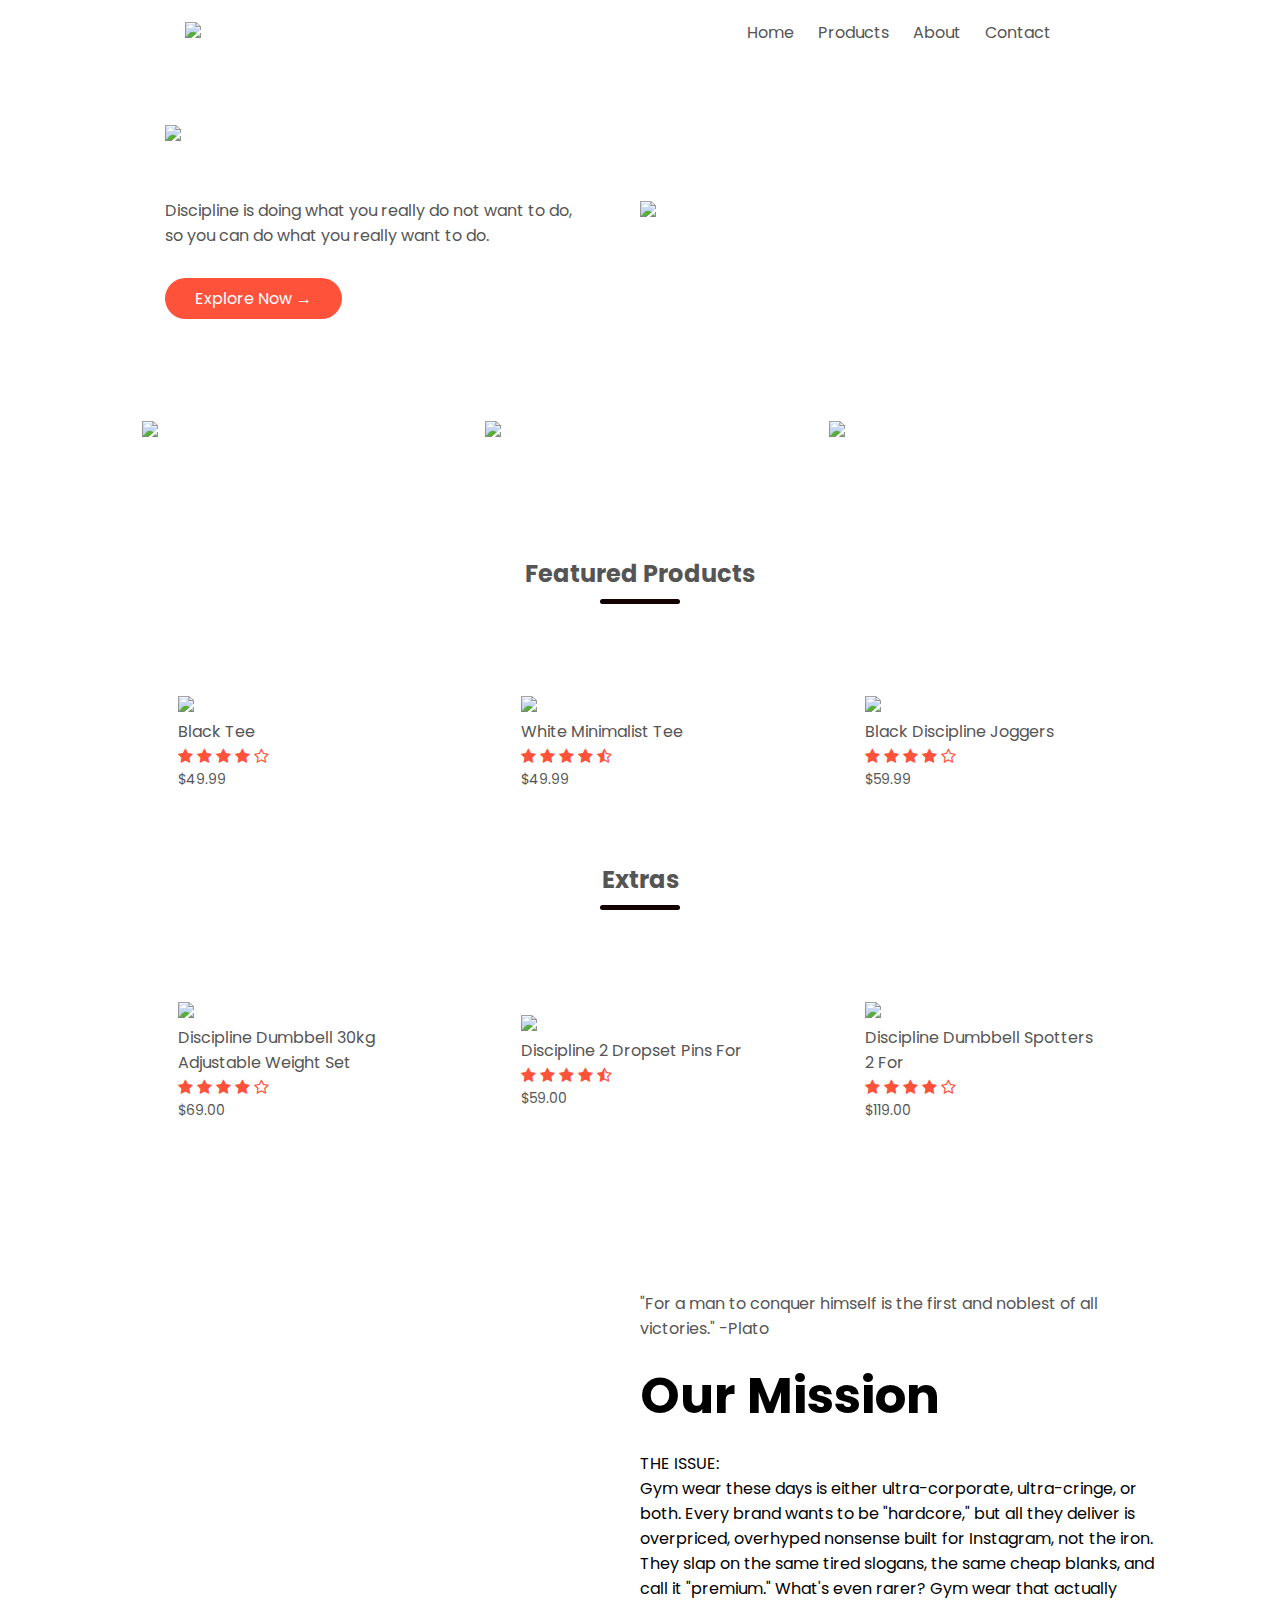
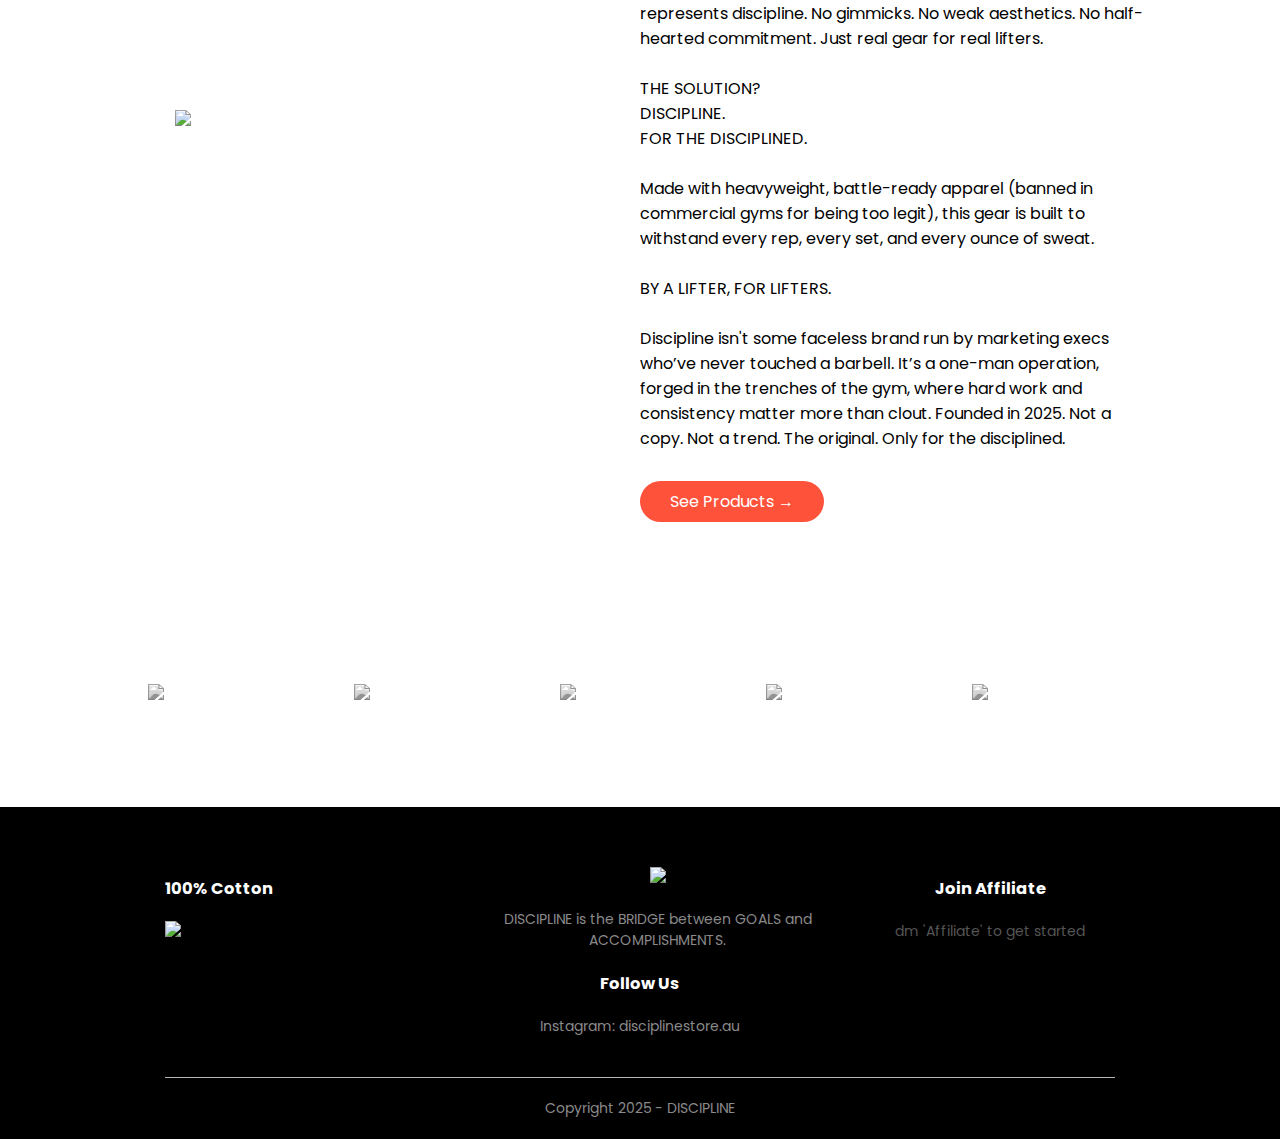
==== index.html @ 4c4321b4 "Add files via upload" ====
<!DOCTYPE html>
<html lang="en">
<head>
    <meta charset="UTF-8">
    <meta name="viewport" content="width=device-width, initial-scale=1.0">
    <title>RedStore | Ecommerce Website Design</title>
    <link rel="stylesheet" href="style.css">
    <link href="https://fonts.googleapis.com/css2?family=Poppins:wght@200;300;400;500;600;700;800&display=swap" rel="stylesheet">
    <link rel="stylesheet" href="https://stackpath.bootstrapcdn.com/font-awesome/4.7.0/css/font-awesome.min.css">
</head>
<body>
   
   <div class="header">
       <div class="container">
          <div class="navbar">
              <div class="logo">
                  <a href="index.html"><img src="images/logo.png" width="175px"></a>
              </div>
              <nav>
               <ul id="MenuItems">
                <li><a href="index.html">Home</a></li>
                <li><a href="products.html">Products</a></li>
                <li><a href="about.html">About</a></li>
                <li><a href="contact.html">Contact</a></li>
                   <li><a href="account.html"></a></li>
               </ul>
              </nav>
          </div>
           <div class="row">
                <div class="col-2">

                    <img src="images/logo.png" width="825px">
                    <p>Discipline is doing what you really do not want to do,<br>so you can do what you really want to do.</p>
                    <a href="products.html" class="btn">Explore Now &#8594;</a>
                </div>
                <div class="col-2">
                    <img src="images/image1.png">
                </div>
               
           </div>
           
       </div>
       </div>
<!------------------ featured categories --------------->
     <div class="categories">
         <div class="small-container">
           <div class="row">
               <div class="col-3">
                   <img src="images/category-1.jpg">
               </div> 
               <div class="col-3">
                  <img src="images/category-2.jpg">
               </div> 
               <div class="col-3">
                   <img src="images/category-3.jpg">
               </div> 
           </div>
       </div>
     </div>
       
<!-------------- Our Featured Products -------------->
  
  
  <div class="small-container">
        <h2 class="title">Featured Products</h2>
           <div class="row">
               <div class="col-4">
                   
                <a href="https://square.link/u/Z4pD1YM2"><img src="images/s30.png"></a>
                   <h4><a href="product-details.html">Black Tee</a></h4>
                   <div class="rating">
                       <i class="fa fa-star"></i>
                       <i class="fa fa-star"></i>
                       <i class="fa fa-star"></i>
                       <i class="fa fa-star"></i>
                       <i class="fa fa-star-o"></i>
                   </div>
                   <p>$49.99</p>
               </div> 
               <div class="col-4">
                <a href="https://square.link/u/p2xjWfro"><img src="images/s10.png"></a>
                   <h4>White Minimalist Tee</h4>
                   <div class="rating">
                       <i class="fa fa-star"></i>
                       <i class="fa fa-star"></i>
                       <i class="fa fa-star"></i>
                       <i class="fa fa-star"></i>
                       <i class="fa fa-star-half-o"></i>
                   </div>
                   <p>$49.99</p>
               </div> 
                <div class="col-4">
                    <a href="https://square.link/u/g5Ls82eH"><img src="images/s21.png"></a>
                    <h4>Black Discipline Joggers</h4>
                   <div class="rating">
                       <i class="fa fa-star"></i>
                       <i class="fa fa-star"></i>
                       <i class="fa fa-star"></i>
                       <i class="fa fa-star"></i>
                       <i class="fa fa-star-o"></i>
                   </div>
                   <p>$59.99</p>
               </div> 
           </div>
        <h2 class="title">Extras</h2>
             <div class="row">
               <div class="col-4">
                <a href="https://square.link/u/IQyNaGFD"><img src="images/s44.png"></a>
                <h4>Discipline Dumbbell 30kg Adjustable Weight Set</h4>
                   <div class="rating">
                       <i class="fa fa-star"></i>
                       <i class="fa fa-star"></i>
                       <i class="fa fa-star"></i>
                       <i class="fa fa-star"></i>
                       <i class="fa fa-star-o"></i>
                   </div>
                   <p>$69.00</p>
               </div> 
               <div class="col-4">
                <a href="https://square.link/u/dla5OH8b"><img src="images/s45.png"></a>
                <h4>Discipline 2 Dropset Pins For</h4>
                   <div class="rating">
                       <i class="fa fa-star"></i>
                       <i class="fa fa-star"></i>
                       <i class="fa fa-star"></i>
                       <i class="fa fa-star"></i>
                       <i class="fa fa-star-half-o"></i>
                   </div>
                   <p>$59.00</p>
               </div> 
                <div class="col-4">
                    <a href="https://square.link/u/fPFWtQhX"><img src="images/s46.png"></a>
                    <h4>Discipline Dumbbell Spotters 2 For</h4>
                   <div class="rating">
                       <i class="fa fa-star"></i>
                       <i class="fa fa-star"></i>
                       <i class="fa fa-star"></i>
                       <i class="fa fa-star"></i>
                       <i class="fa fa-star-o"></i>
                   </div>
                   <p>$119.00</p>
               </div> 
           </div>
       </div>
       
<!----------offer--------------->
  
   <div class="offer">
       <div class="small-container">
           <div class="row">
           <div class="col-2">
               <img src="images/exclusive.png" class="offer-img">
           </div>
           <div class="col-2">
               <p>"For a man to conquer himself is the first and noblest of all victories." -Plato</p>
               <h1>Our Mission</h1>
               <medium>THE ISSUE:<br>
                Gym wear these days is either ultra-corporate, ultra-cringe, or both. Every brand wants to be "hardcore," but all they deliver is overpriced, overhyped nonsense built for Instagram, not the iron. They slap on the same tired slogans, the same cheap blanks, and call it "premium."
                
                What's even rarer? Gym wear that actually represents discipline. No gimmicks. No weak aesthetics. No half-hearted commitment. Just real gear for real lifters.
                <br><br>
                THE SOLUTION?<br>
                DISCIPLINE.<br>
                
                FOR THE DISCIPLINED.<br><br>
                
                Made with heavyweight, battle-ready apparel (banned in commercial gyms for being too legit), this gear is built to withstand every rep, every set, and every ounce of sweat.
                <br><br>
                BY A LIFTER, FOR LIFTERS.<br><br>
                Discipline isn't some faceless brand run by marketing execs who’ve never touched a barbell. It’s a one-man operation, forged in the trenches of the gym, where hard work and consistency matter more than clout.
                
                Founded in 2025. Not a copy. Not a trend. The original. Only for the disciplined.</small>
               <br>
               <a href="products.html"  class="btn">See Products &#8594;</a>
           </div>
       </div>
       </div>
       
   </div>
   
<!----------Brands--------------->     
    <div class="brands">
        <div class="small-container">
            <div class="row">
                <div class="col-5">
                    <img src="images/logo-godrej.png">
                </div>
                <div class="col-5">
                    <img src="images/logo-oppo.png">
                </div>
                <div class="col-5">
                    <img src="images/logo-coca-cola.png">
                </div>
                <div class="col-5">
                    <img src="images/logo-paypal.png">
                </div>
                <div class="col-5">
                    <img src="images/logo-philips.png">
                </div>
            </div>
        </div>
    </div>
<!----------Footer---------------> 

<div class="footer">
    <div class="container">
        <div class="row">
            <div class="footer-col1">
               <h3>100% Cotton</h3>
                <div class="app-logo">
                    <img src="images/play-store.png">
                </div>
            </div>
            <div class="footer-col2">
               <img src="images/logo-white.png">
                <p>DISCIPLINE is the BRIDGE between GOALS and ACCOMPLISHMENTS.</p>
            </div>
            <div class="footer-col3">
               <h3>Join Affiliate</h3>
               <h4>dm 'Affiliate' to get started</h4>
                <ul>
                </ul>
            </div>
            <div class="footer-col4">
               <h3>Follow Us</h3>
                <ul>
                    <li>Instagram: disciplinestore.au</li>
                </ul>
            </div>
        </div>
        <hr>
        <p class="copyright">Copyright 2025 - DISCIPLINE</p>
    </div>
    
</div>



<!-------------js for toggle menu-------------->

<script>
    
    var MenuItems = document.getElementById("MenuItems");
    
    MenuItems.style.maxHeight = "0px";
    
    function menutoggle()
    {
        if(MenuItems.style.maxHeight == "0px")
            {
                MenuItems.style.maxHeight = "200px";
            }else
            {
                MenuItems.style.maxHeight = "0px"
            } 
    }
    
</script>



</body>
</html>
---- style.css ----
*{
    margin: 0;
    padding: 0;
    box-sizing: border-box;
}
body{
    font-family: 'Poppins', sans-serif;
}
a{
    text-decoration: none;
    color: #555;
}
p{
    color: #555;
}
.header{
    background: radial-gradient(#ffffff,#ffffff);
}

.container{
    max-width: 1000px;
    margin: auto;
    padding-left: 25px;
    padding-right: 25px;
    
}
.navbar{
    display: flex;
    align-items: center;
    padding: 20px;
}
nav{
    flex: 1;
    text-align: right;
}
nav ul{
    display: inline-block;
    list-style-type: none;
}
nav ul li{
    display: inline-block;
    margin-right: 20px;
}
.menu-icon{
    display: none;
    width: 28px;
    margin-left: 20px;
}
.row{
    display: flex;
    align-items: center;
    flex-wrap: wrap;
    justify-content: space-around;
/*---------*/
    
}
.header .row{
    margin-top: 10px;
}
.col-2{
    flex-basis: 50%;
    min-width: 300px;
}

.col-2 img{
    max-width: 100%;
    padding: 50px 0;
}
.col-2 h1{
    font-size: 50px;
    line-height: 60px;
    margin: 25px 0;
}
.btn{
    display: inline-block;
    background: #ff523b;
    color: #fff;
    padding: 8px 30px;
    margin: 30px 0;
    border-radius: 30px;
    transition: background 0.5s;
}
.btn:hover{
    background: #563434;
}

/*-----------------------------*/
.categories{
    margin: 70px 0;
}

.small-container{
    max-width: 1080px;
    margin: auto;
    padding-left: 25px;
    padding-right: 25px;
}

.col-3{
    flex-basis: 30%;
    min-width: 250px;
    margin-bottom: 30px;
}
.col-3 img{
    width: 100%;
}
/*-------featured product--------------*/

.title{
    text-align: center;
    margin: 0px auto 80px;
    position: relative;
    line-height: 60px;
    color: #555;
}
.title::after{
    content: '';
    background: #120200;
    width: 80px;
    height: 5px;
    border-radius: 5px;
    position: absolute;
    bottom: 0;
    left: 50%;
    transform: translateX(-50%);
}

.col-4{
    flex-basis: 25%;
    padding: 10px;
    min-width: 200px;
    margin-bottom: 50px;
    transition: transform 0.5s;
}
.col-4 img{
    width: 100%;
}
h4{
    color: #555;
    font-weight: normal;
}
.col-4 p{
    font-size: 14px;
}
.rating .fa{
    color: #ff523b;
}

.col-4:hover{
    transform: translateY(-5px);
}


/*-----------offer-------------*/
.offer{
    background: radial-gradient(#fff,#ffffff);
    margin-top: 80px;
    padding: 30px 0;
}
.col-2 .offer-img{
    padding: 50px;
}
small{
    color: #555;
}

/*--------------------testimonial---------------*/

.testimonial{
    padding-top: 100px;
}

.testimonial .col-3{
    text-align: center;
    padding: 40px 20px 40px;
    box-shadow: 0 0 20px 0px rgba(0, 0, 0, 0.1);
    cursor: pointer;
    transition: transform .5s;
}
.testimonial .col-3 img{
    width: 50px;
    margin-top: 20px;
    border-radius: 50%;
}
.fa.fa-quote-left{
    font-size: 34px;
    color: #ff523b;
}
.col-3 p{
    font-size: 12px;
    margin: 12px 0px;
    color: #777;
}

.testimonial .col-3 h3{
    font-weight: 600;
    color: #555;
    font-size: 16px;
}

.testimonial .col-3:hover{
    transform: translateY(-10px);
}

/*--------------- brands ------------*/

.brands{
    margin: 100px auto;
}
.col-5{
    width: 160px;
}
.col-5 img{
    width: 100%;
    cursor: pointer;
    filter: grayscale(100%);
}
.col-5 img:hover{
    filter: grayscale(0);
}
/*---------footer-------*/

.footer{
    background: #000;
    color: #8a8a8a;
    font-size: 14px;
    padding: 60px 0 20px;
}
.footer p{
    color: #8a8a8a;
}
.footer h3{
    color: #fff;
    margin-bottom: 20px;
}
.footer-col1,.footer-col2,.footer-col3,.footer-col4{
    min-width: 250px;
    margin-bottom: 20px;
}
.footer-col1{
    flex-basis: 30%;
}
.footer-col2{
    flex: 1;
    text-align: center;
}
.footer-col2 img{
    width: 180px;
    margin-bottom: 20px;
}
.footer-col3,.footer-col4{
    flex-basis: 12%;
    text-align: center;
}

.app-logo{
    margin-top: 20px;
}

.app-logo img{
    width: 140px;
}

.footer li{
    display: block;
}
.footer hr{
    border: none;
    background: #b5b5b5;
    height: 1px;
    margin:  20px 0;
}
.copyright{
    text-align: center;
    
}

/*-------media-query-for-max-width-800---------*/


@media only screen and (max-width: 800px) {

    
nav ul{
    position: absolute;
    top: 70px;
    left: 0;
    background: #333;
    width: 100%;
    overflow: hidden;
    transition: 1s;
    max-height: 0;
    transition:max-height 0.5s;
    }
    
nav ul li{
    display: block;
    margin-right: 50px;
    margin-top: 10px;
    margin-bottom: 10px;
    }
nav ul li a{
        color: #fff;
    }
    
.menu-icon{
        display: block;
        cursor: pointer;
    }
    

}
/*---------- 600 media query -------*/
@media only screen and (max-width: 600px){
    
    .row{
      text-align: center;
    }
    
    .col-1, .col-2, .col-3, .col-4{
        
        flex-basis: 100%;
    }
}

/*----------All Product page------------*/


.row-2{
    justify-content: space-between;
    margin: 100px auto 50px;
}

select{
    border: 1px solid #ff523b;
    padding: 5px;
}
select:focus{
    outline: none;
}

.page-btn{
    margin: 0 auto 80px;
}

.page-btn span{
    display: inline-block;
    border: 1px solid #ff523b;
    margin-left: 10px;
    width: 40px;
    height: 40px;
    text-align: center;
    line-height: 40px;
    cursor: pointer;
}
.page-btn span:hover{
    background: #ff523b;
    color: #fff;
}



/*---------product details-----------*/
.single-product{
    margin-top: 80px;
}
.single-product .col-2 img{
    padding: 0;
}
.single-product .col-2{
    padding: 20px;
}

.single-product h4{
    margin: 20px 0;
    font-size: 22px;
    font-weight: bold;
}

.single-product select{
    display: block;
    padding: 10px;
    margin-top: 20px;
}

.single-product input{
    width: 50px;
    height: 40px;
    padding-left: 10px;
    font-size: 20px;
    margin-right: 10px;
    border: 1px solid #ff523b;
}
input:focus{
    outline: none;
}

.single-product .fa{
    color: #ff523b;
    margin-left: 10px;
}
.small-img-row{
    display: flex;
    justify-content: space-between;
}
.small-img-col{
    flex-basis: 24%;
    cursor: pointer;
}


/*-------600 media query---------*/



@media only screen and (max-width: 600px){
    .single-product .row{
        text-align: left;
    }
    .single-product .col-2{
        padding: 20px 0;
    }

    .single-product h1{
        font-size: 26px;
        line-height: 22px;
    }
}

/*---------------- cart page -----------*/

.cart-page{
    margin: 80px auto;
}

table{
    width: 100%;
    border-collapse: collapse;
}

.cart-info{
    display: flex;
    flex-wrap: wrap;
}
th{
    text-align: left;
    padding: 5px;
    color: #fff;
    background: #ff523b;
    font-weight: normal;
}

td{
    padding: 10px 5px;
}
td input{
    width: 40px;
    height: 30px;
    padding: 5px;
}

td a{
    color: #ff523b;
    font-size: 12px;
}

td img{
    width: 80px;
    height: 80px;
    margin-right: 10px; 
}


.total-price{
    display: flex;
    justify-content: flex-end;
    
}
.total-price table{
    border-top: 3px solid #ff523b;
    width: 100%;
    max-width: 350px;
}
td:last-child{
    text-align: right;
}
th:last-child{
    text-align: right;
}

@media only screen and (max-width: 600px){
    .cart-info p{
        display: none;
    }
}

/*-------account page--------*/

.accout-page{
    padding: 50px 0;
    background: radial-gradient(#fff,#ffd6d6);
}

.form-container{
    background: #fff;
    width: 300px;
    height: 400px;
    position: relative;
    text-align: center;
    padding: 20px 0;
    margin: auto;
    box-shadow: 0 0 20px 0px rgba(0, 0, 0, 0.1);
    overflow: hidden;
}

.form-container span{
    font-weight: bold;
    padding: 0 10px;
    color: #555;
    cursor: pointer;
    width: 100px;
    display: inline-block;
}

.form-btn{
    display: inline-block;
}

#indicator{
    width: 100px;
    border: none;
    background: #ff523b;
    height: 3px;
    margin-top: 8px;
    transform: translateX(100px);
    transition: transform 1s; 
}

.form-container form{
    max-width: 300px;
    padding: 0 20px;
    position: absolute;
    top: 130px;
    transition: transform 1s;
}

form input{
    width: 100%;
    height: 30px;
    margin: 10px 0;
    padding: 0 10px;
    border: 1px solid #ccc;
}
form input:focus{
    outline: none;
}
form .btn{
    width: 100%;
    border: none;
    cursor: pointer;
    margin: 10px 0;
}
form .btn:focus{
    outline: none;
}
form a{
    font-size: 12px;
}
#LoginForm{
     left: -300px;
}
#RegForm{
    left: 0;
}
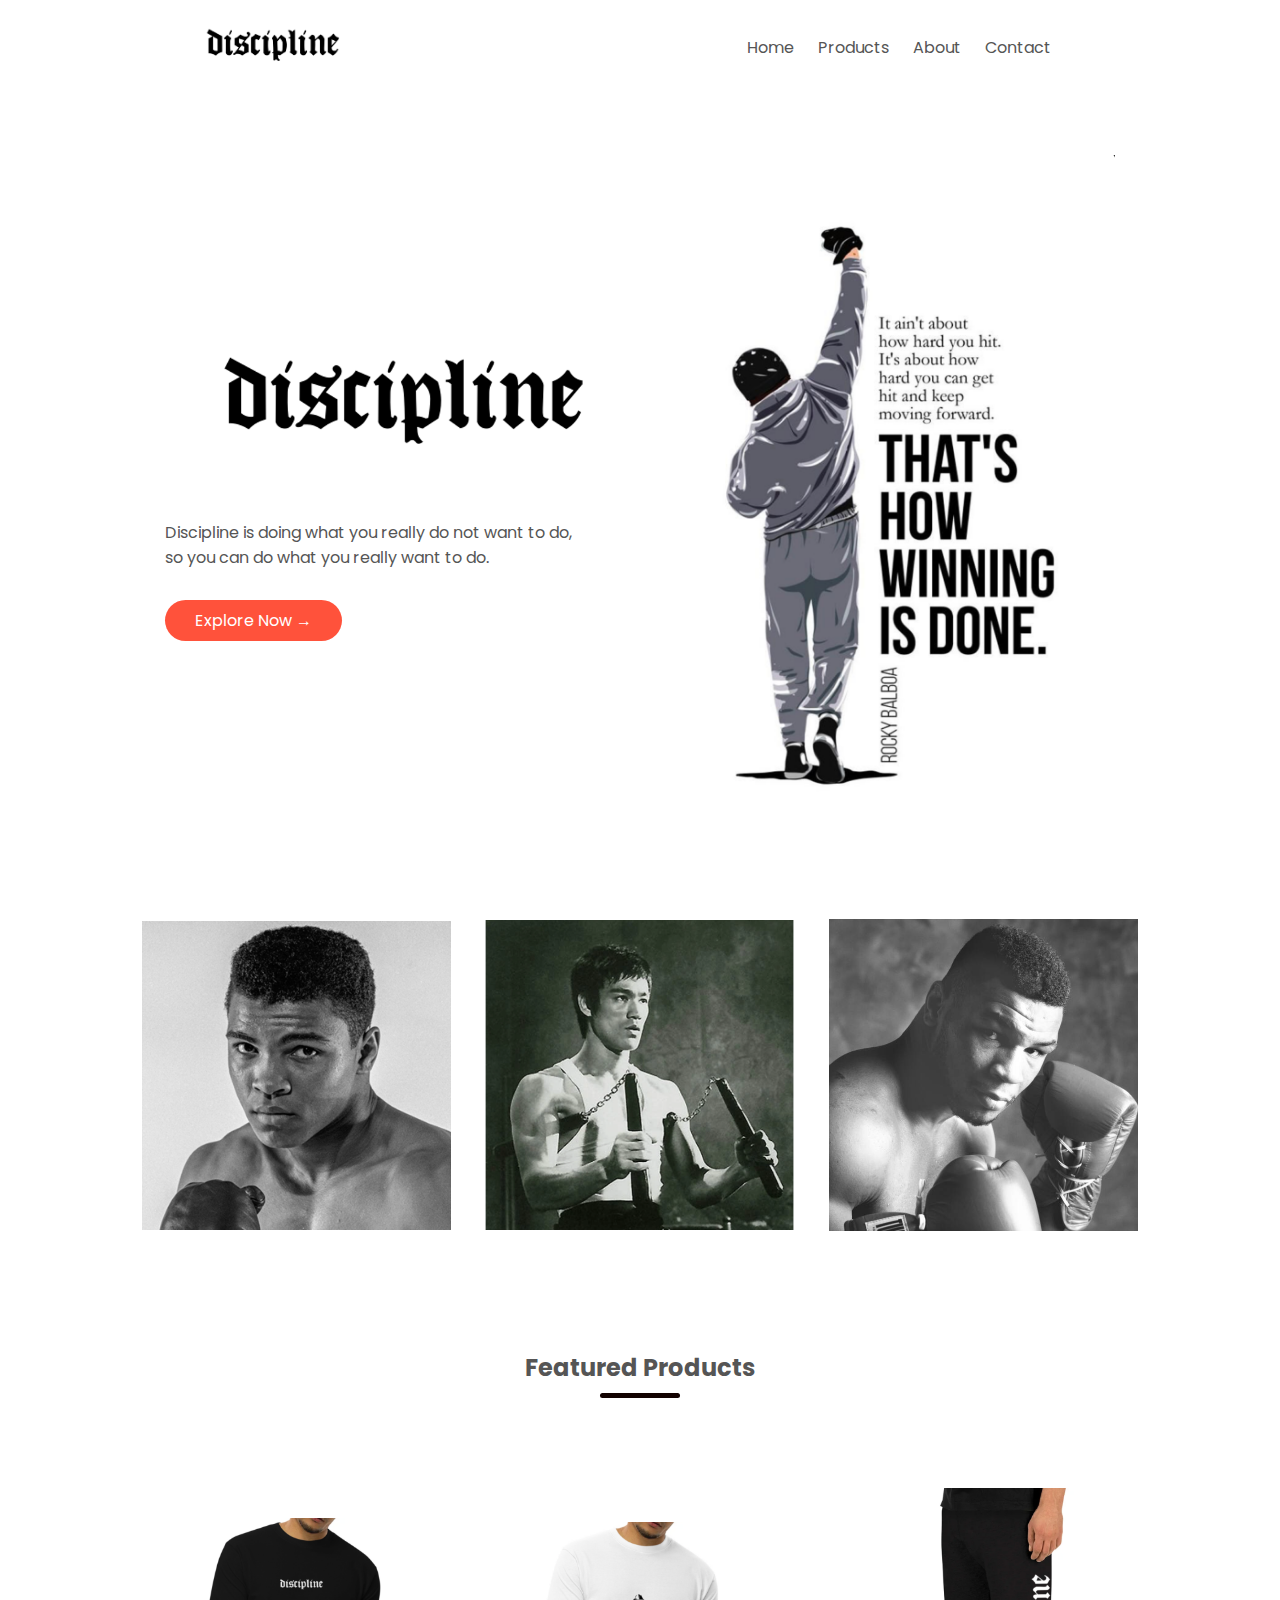
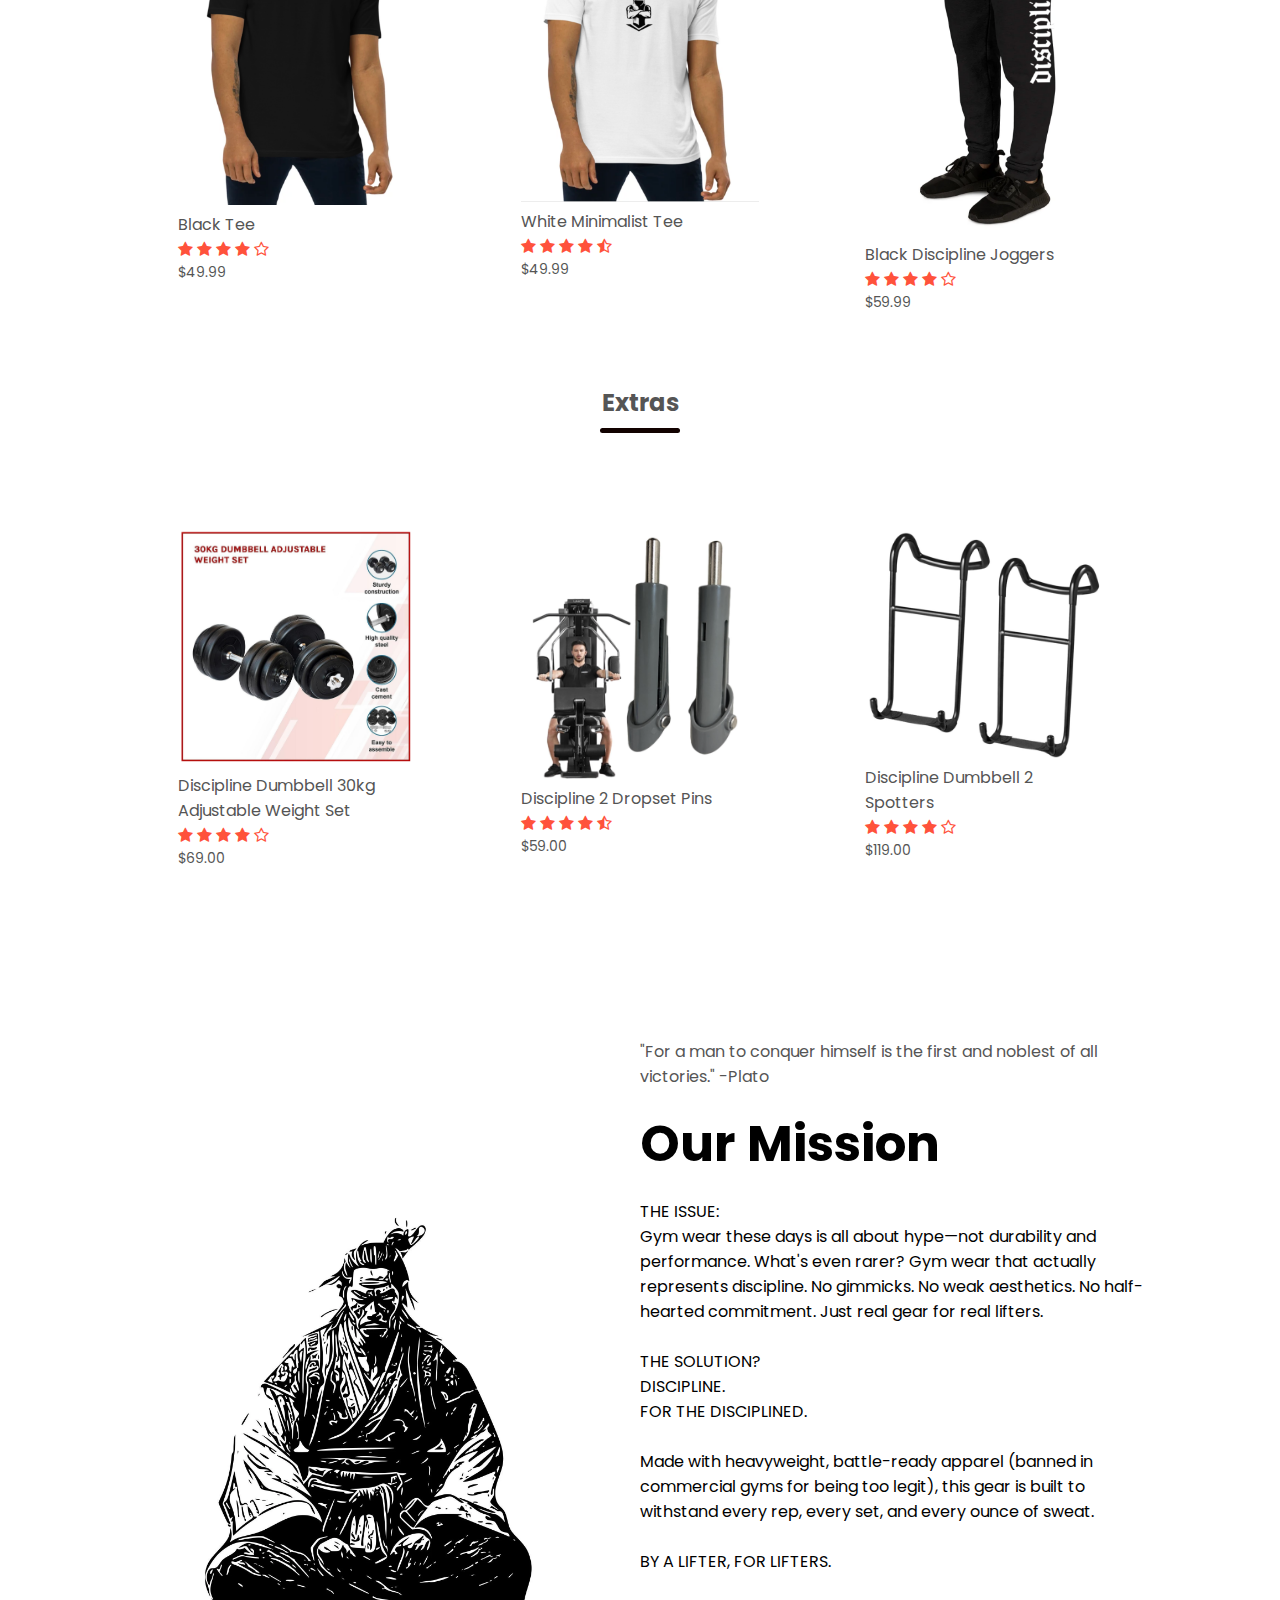
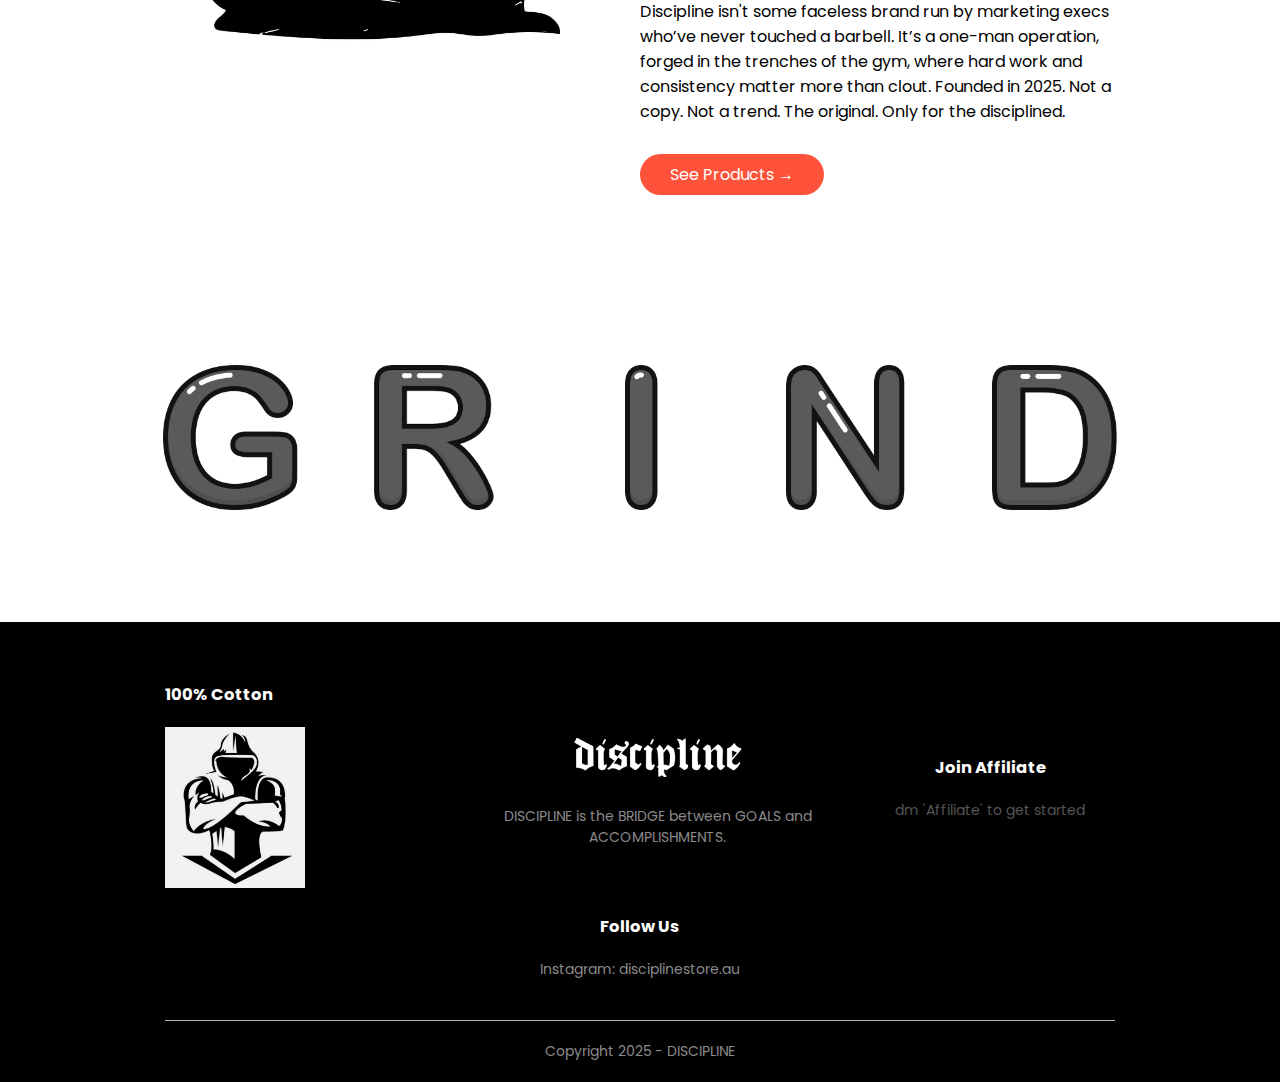
==== commit 21fc9e8e: "Update index.html" ====
--- a/index.html
+++ b/index.html
@@ -3,7 +3,7 @@
 <head>
     <meta charset="UTF-8">
     <meta name="viewport" content="width=device-width, initial-scale=1.0">
-    <title>RedStore | Ecommerce Website Design</title>
+    <title>Discipline | Store</title>
     <link rel="stylesheet" href="style.css">
     <link href="https://fonts.googleapis.com/css2?family=Poppins:wght@200;300;400;500;600;700;800&display=swap" rel="stylesheet">
     <link rel="stylesheet" href="https://stackpath.bootstrapcdn.com/font-awesome/4.7.0/css/font-awesome.min.css">
@@ -118,7 +118,7 @@
                </div> 
                <div class="col-4">
                 <a href="https://square.link/u/dla5OH8b"><img src="images/s45.png"></a>
-                <h4>Discipline 2 Dropset Pins For</h4>
+                <h4>Discipline 2 Dropset Pins</h4>
                    <div class="rating">
                        <i class="fa fa-star"></i>
                        <i class="fa fa-star"></i>
@@ -130,7 +130,7 @@
                </div> 
                 <div class="col-4">
                     <a href="https://square.link/u/fPFWtQhX"><img src="images/s46.png"></a>
-                    <h4>Discipline Dumbbell Spotters 2 For</h4>
+                    <h4>Discipline Dumbbell 2 Spotters</h4>
                    <div class="rating">
                        <i class="fa fa-star"></i>
                        <i class="fa fa-star"></i>
@@ -155,7 +155,7 @@
                <p>"For a man to conquer himself is the first and noblest of all victories." -Plato</p>
                <h1>Our Mission</h1>
                <medium>THE ISSUE:<br>
-                Gym wear these days is either ultra-corporate, ultra-cringe, or both. Every brand wants to be "hardcore," but all they deliver is overpriced, overhyped nonsense built for Instagram, not the iron. They slap on the same tired slogans, the same cheap blanks, and call it "premium."
+                Gym wear these days is all about hype—not durability and performance. 
                 
                 What's even rarer? Gym wear that actually represents discipline. No gimmicks. No weak aesthetics. No half-hearted commitment. Just real gear for real lifters.
                 <br><br>
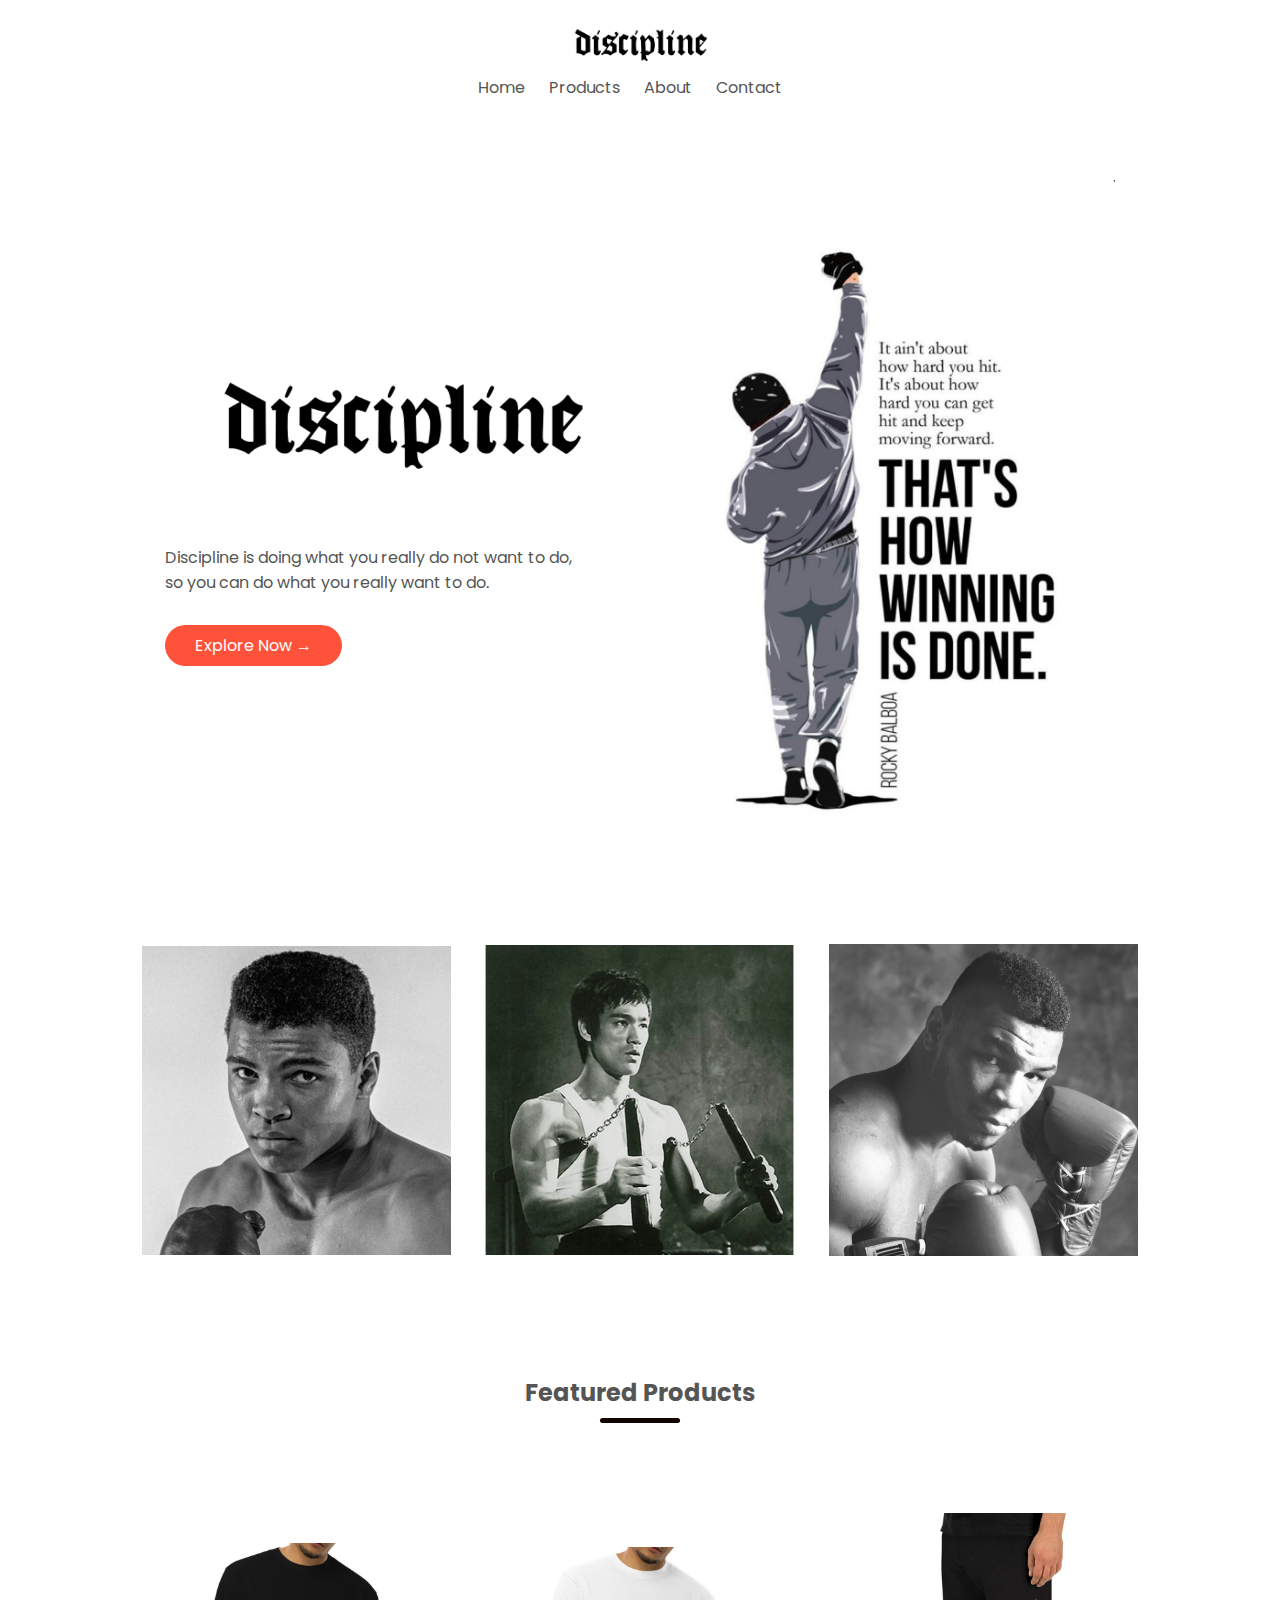
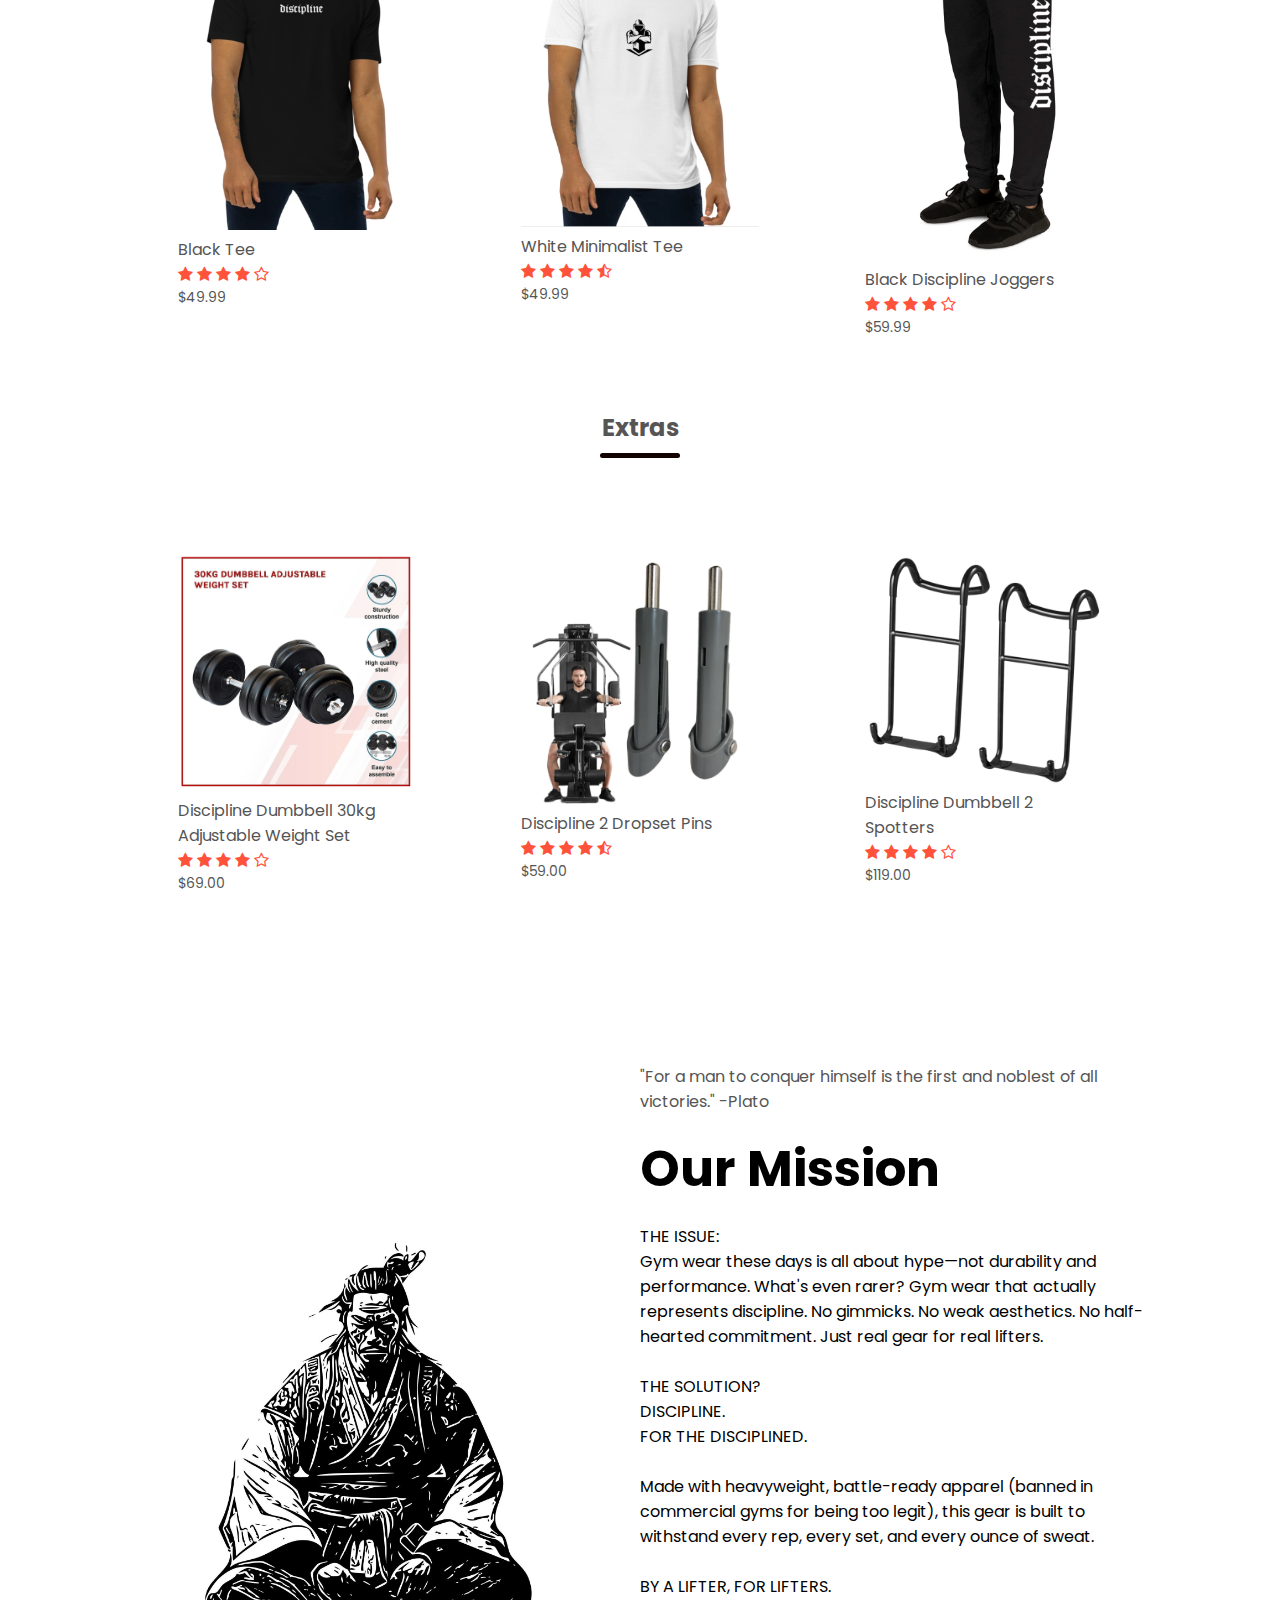
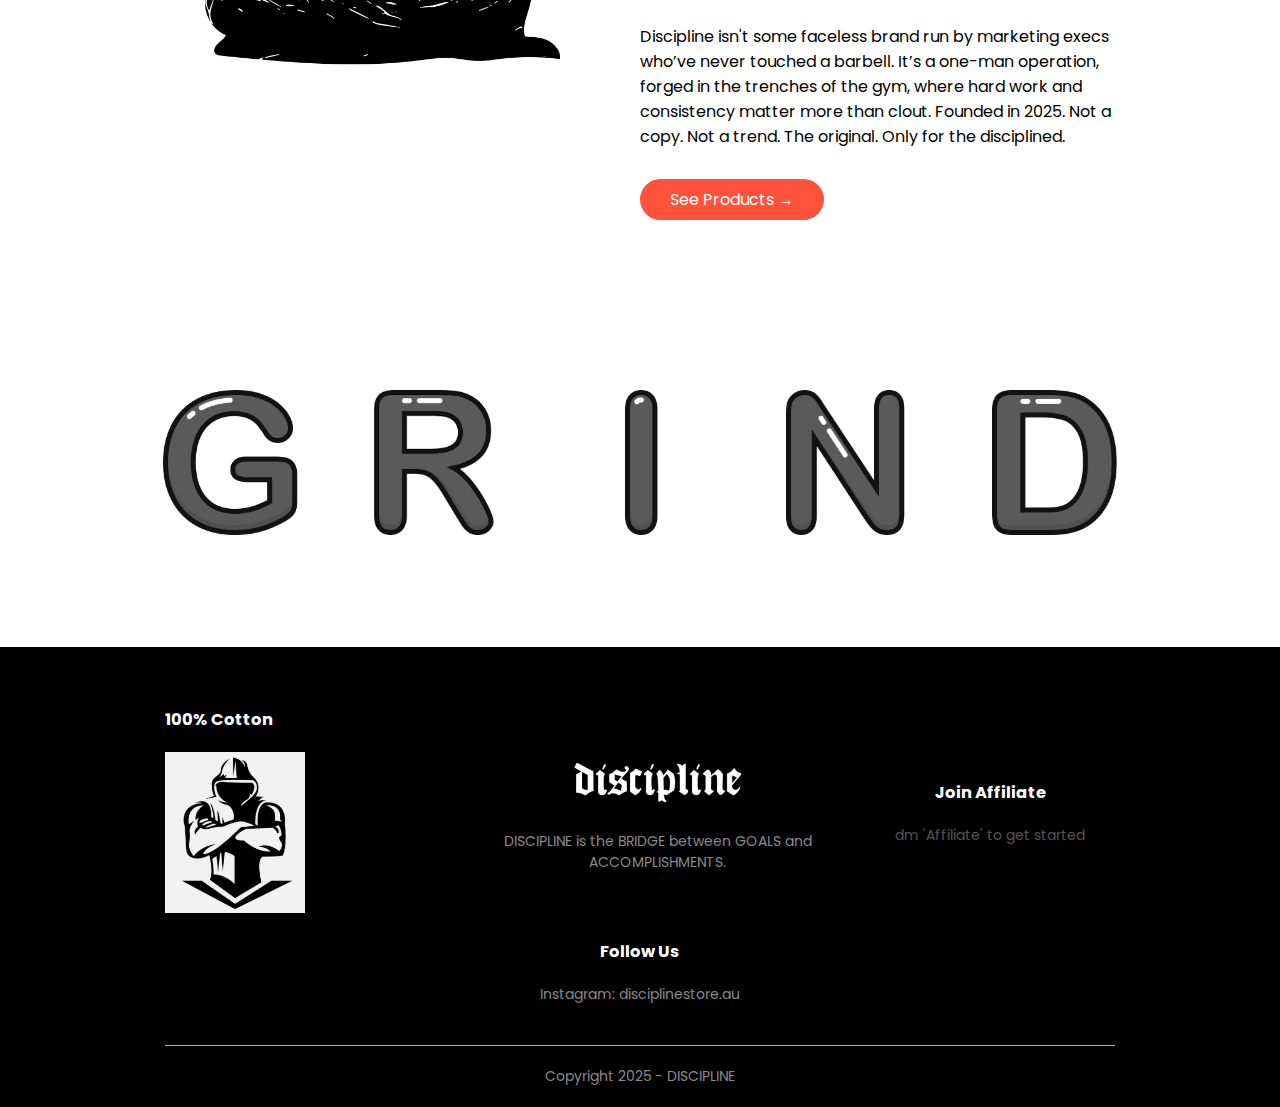
==== commit 805bd4a9: "Update index.html" ====
--- a/index.html
+++ b/index.html
@@ -22,7 +22,6 @@
                 <li><a href="products.html">Products</a></li>
                 <li><a href="about.html">About</a></li>
                 <li><a href="contact.html">Contact</a></li>
-                   <li><a href="account.html"></a></li>
                </ul>
               </nav>
           </div>
@@ -67,7 +66,7 @@
                <div class="col-4">
                    
                 <a href="https://square.link/u/Z4pD1YM2"><img src="images/s30.png"></a>
-                   <h4><a href="product-details.html">Black Tee</a></h4>
+                   <h4><a>Black Tee</a></h4>
                    <div class="rating">
                        <i class="fa fa-star"></i>
                        <i class="fa fa-star"></i>
--- a/style.css
+++ b/style.css
@@ -26,8 +26,10 @@
 }
 .navbar{
     display: flex;
+    flex-direction: column;
     align-items: center;
-    padding: 20px;
+    text-align: center;
+    padding: 20px 0;
 }
 nav{
     flex: 1;
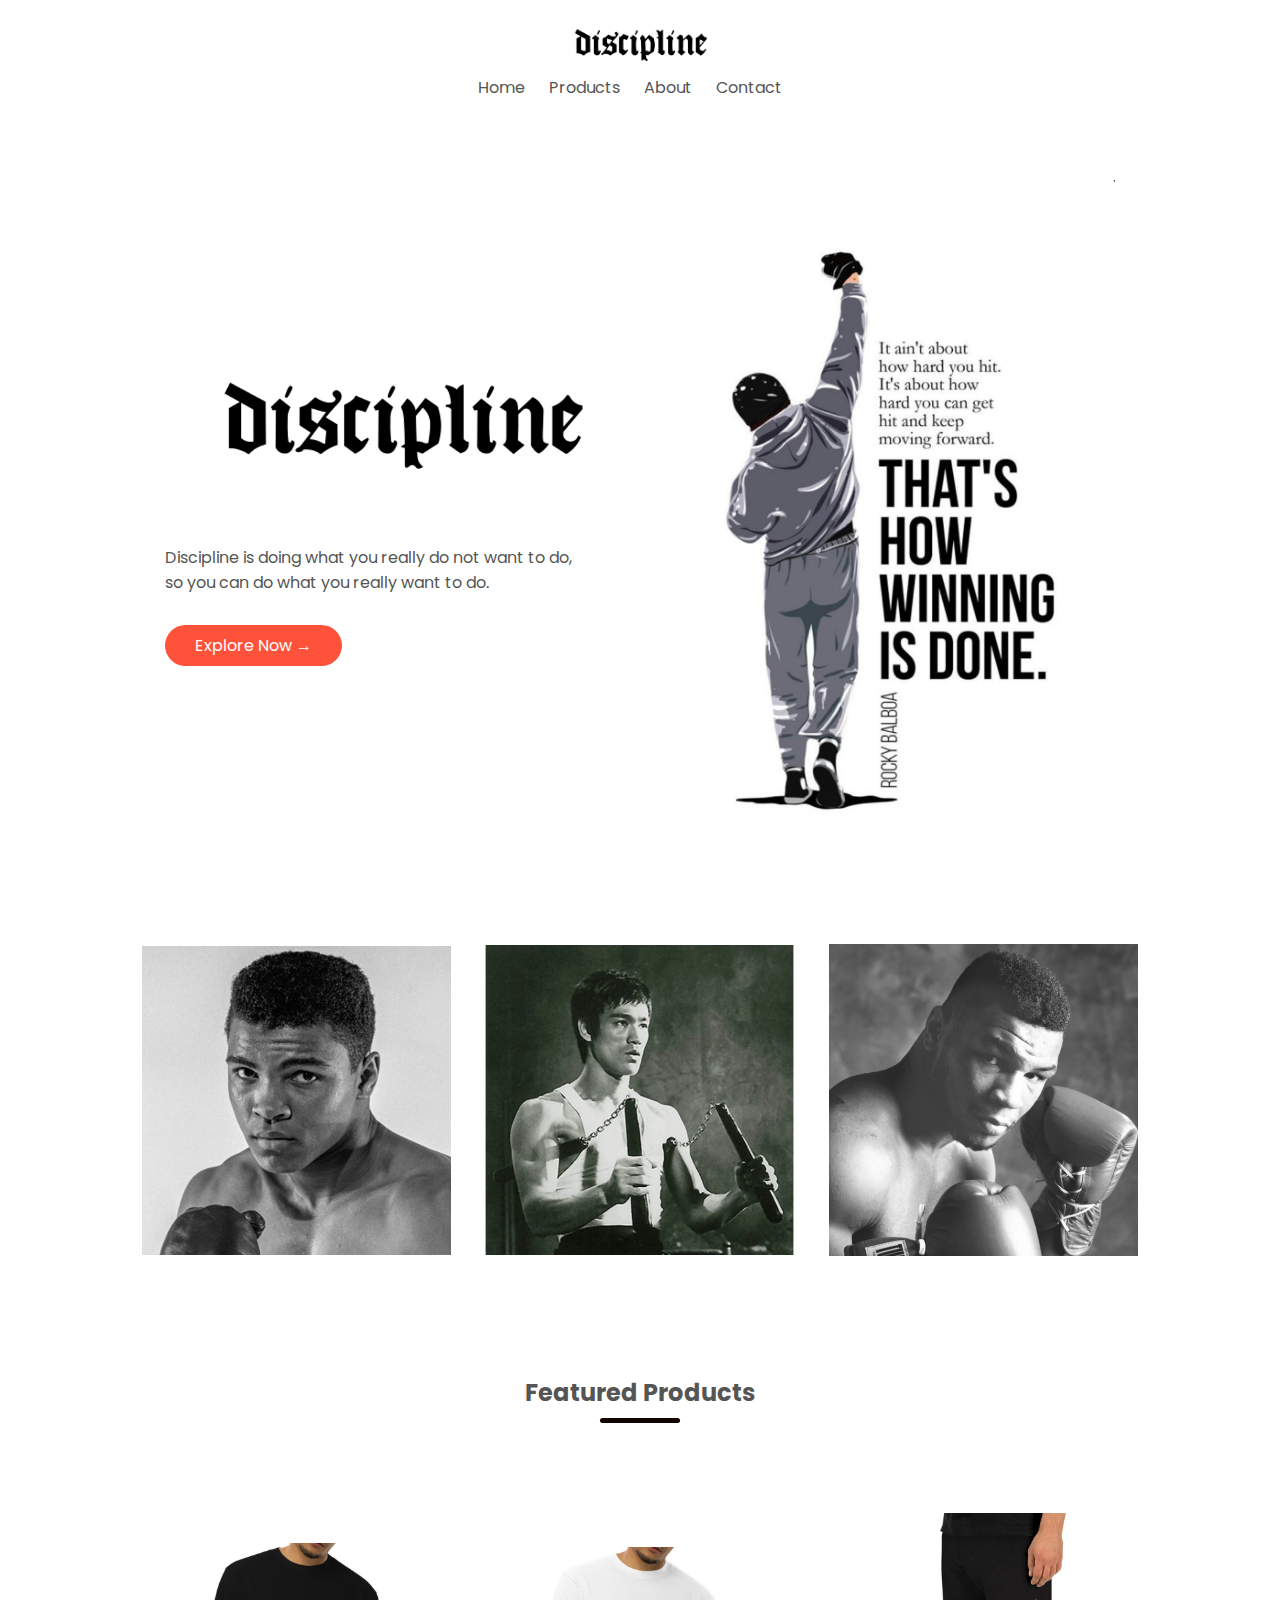
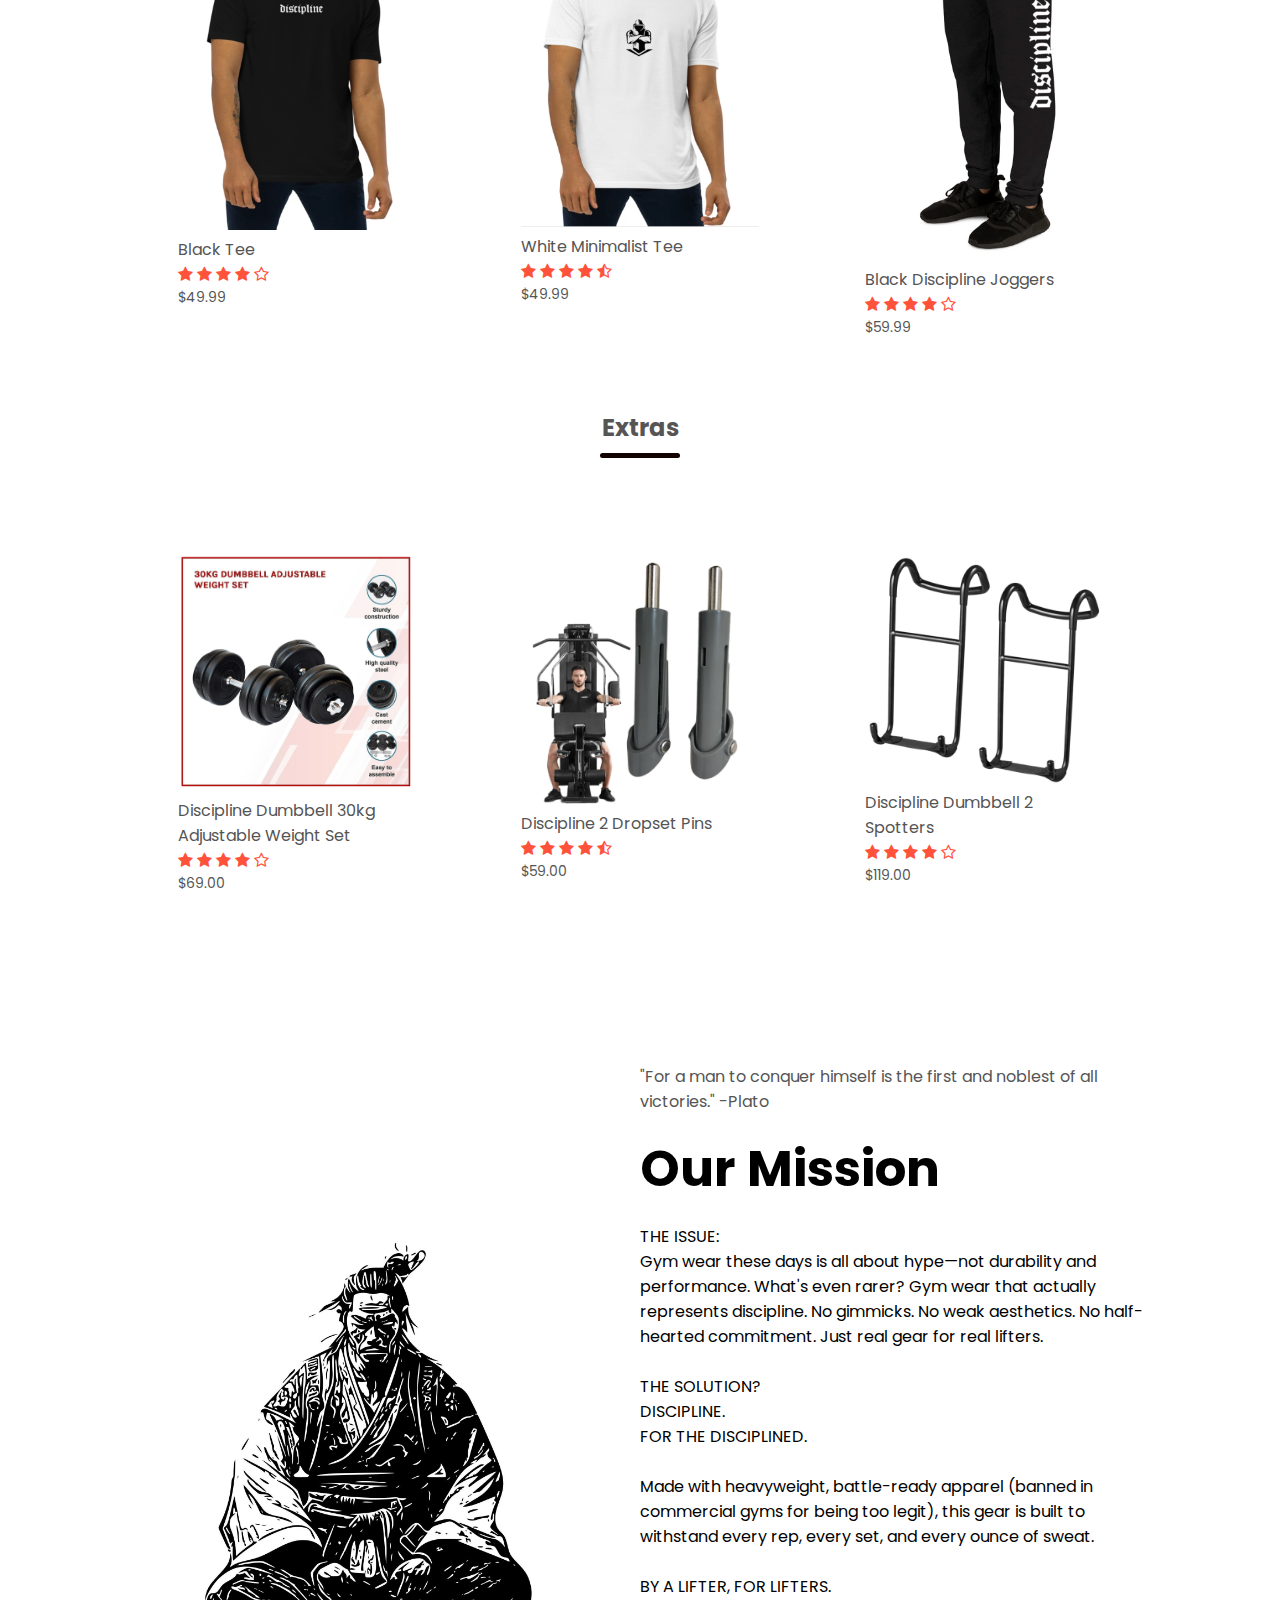
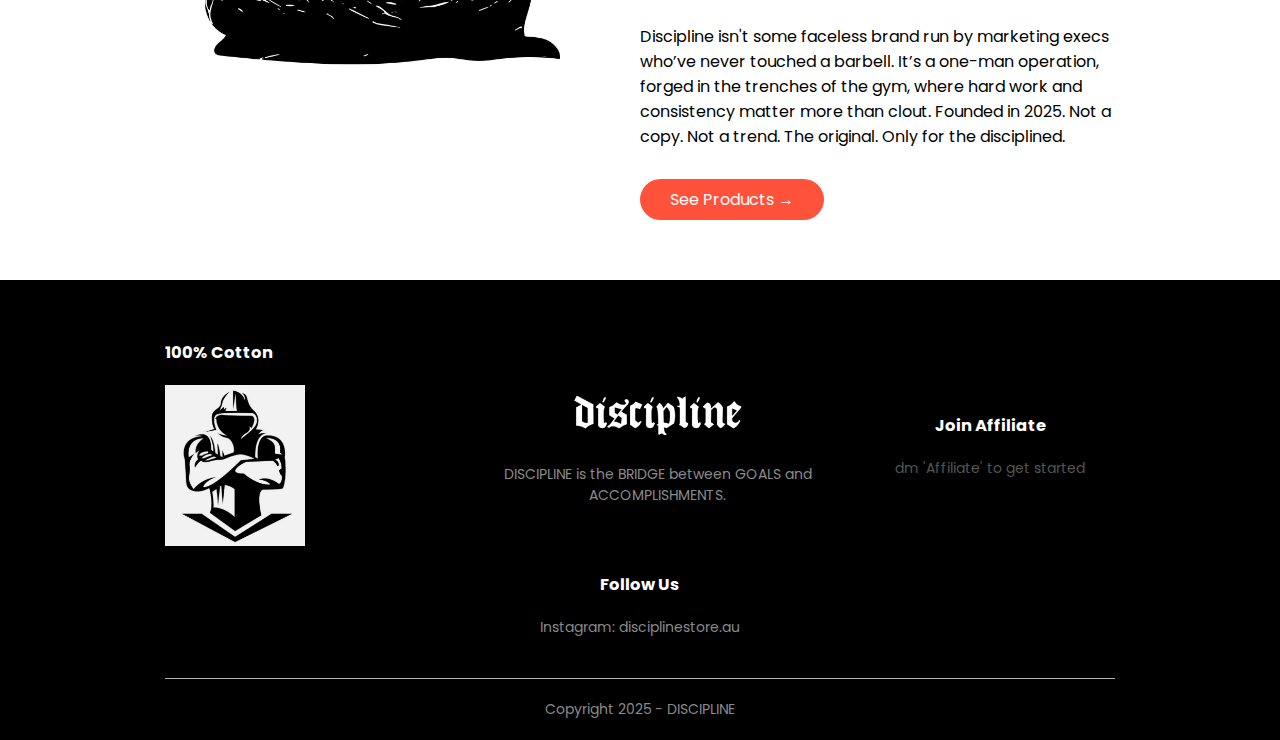
==== commit 65c7f474: "Update index.html" ====
--- a/index.html
+++ b/index.html
@@ -176,29 +176,7 @@
        </div>
        
    </div>
-   
-<!----------Brands--------------->     
-    <div class="brands">
-        <div class="small-container">
-            <div class="row">
-                <div class="col-5">
-                    <img src="images/logo-godrej.png">
-                </div>
-                <div class="col-5">
-                    <img src="images/logo-oppo.png">
-                </div>
-                <div class="col-5">
-                    <img src="images/logo-coca-cola.png">
-                </div>
-                <div class="col-5">
-                    <img src="images/logo-paypal.png">
-                </div>
-                <div class="col-5">
-                    <img src="images/logo-philips.png">
-                </div>
-            </div>
-        </div>
-    </div>
+
 <!----------Footer---------------> 
 
 <div class="footer">
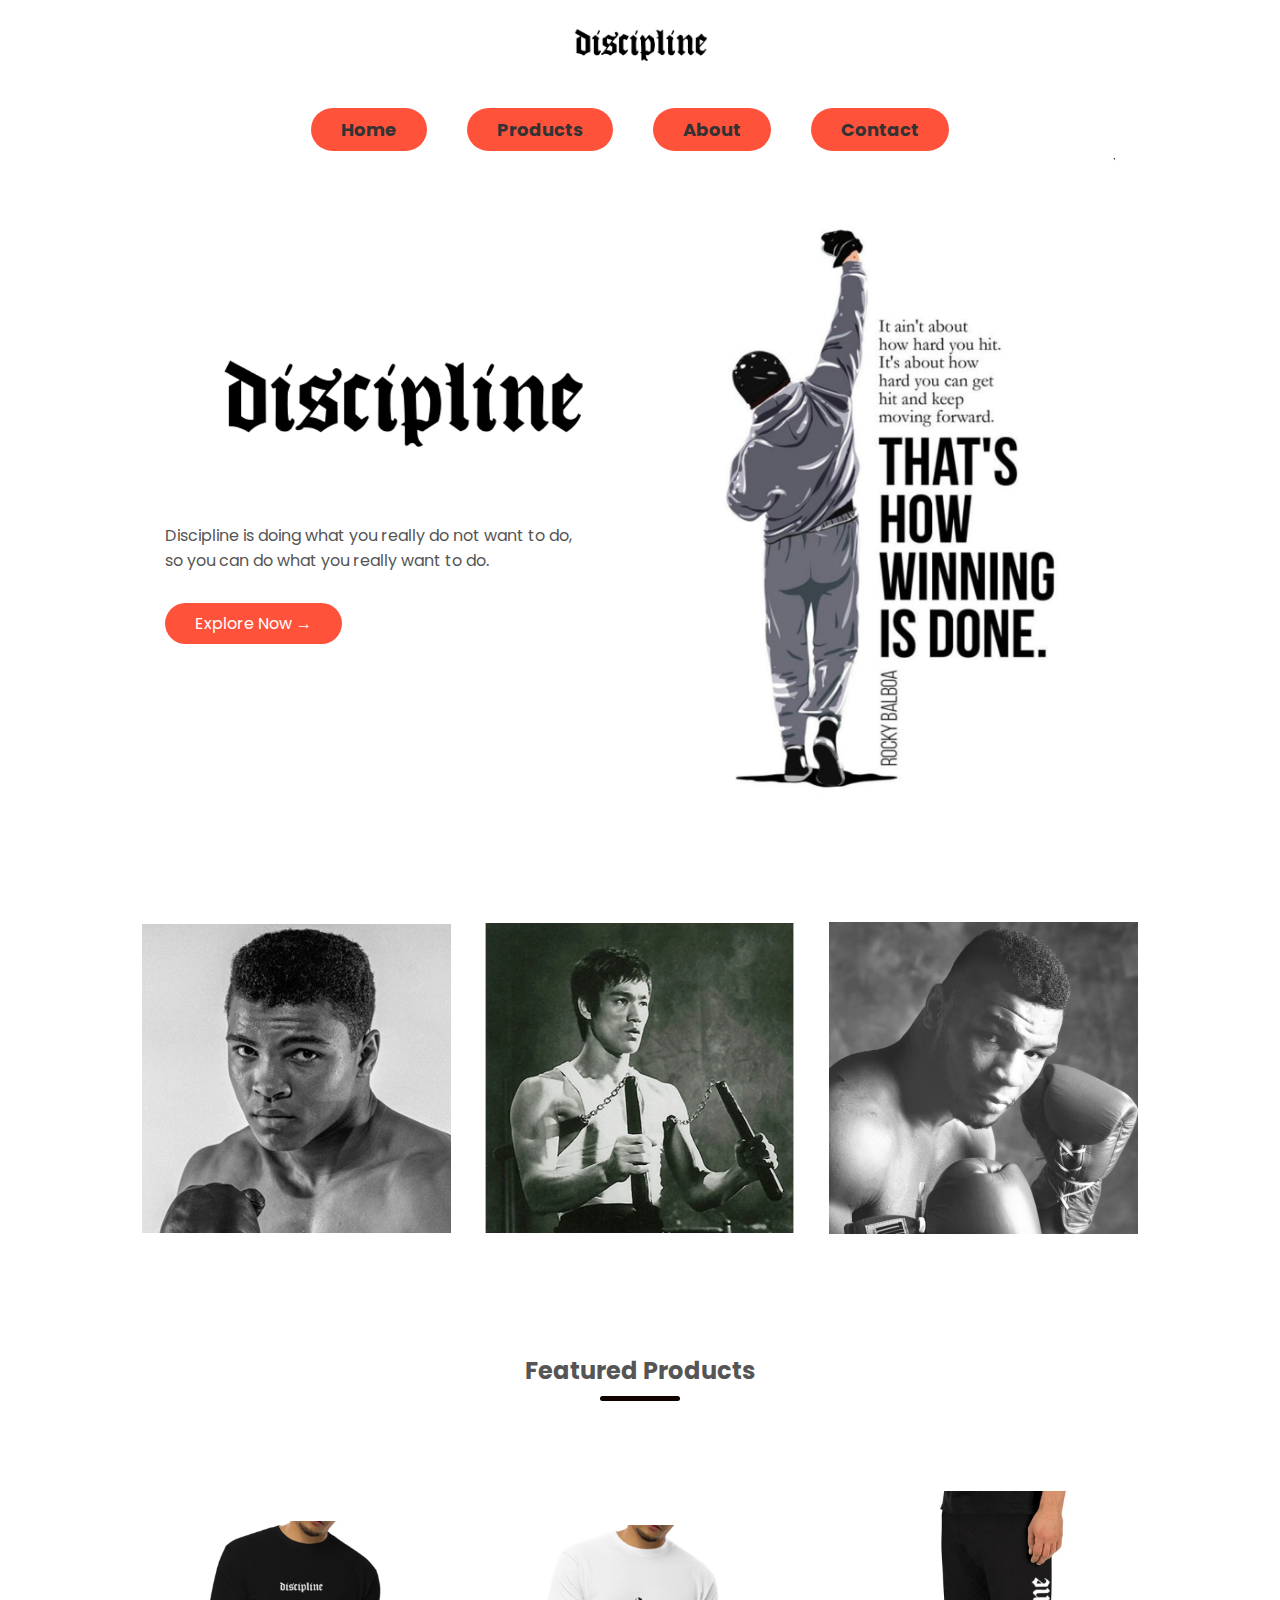
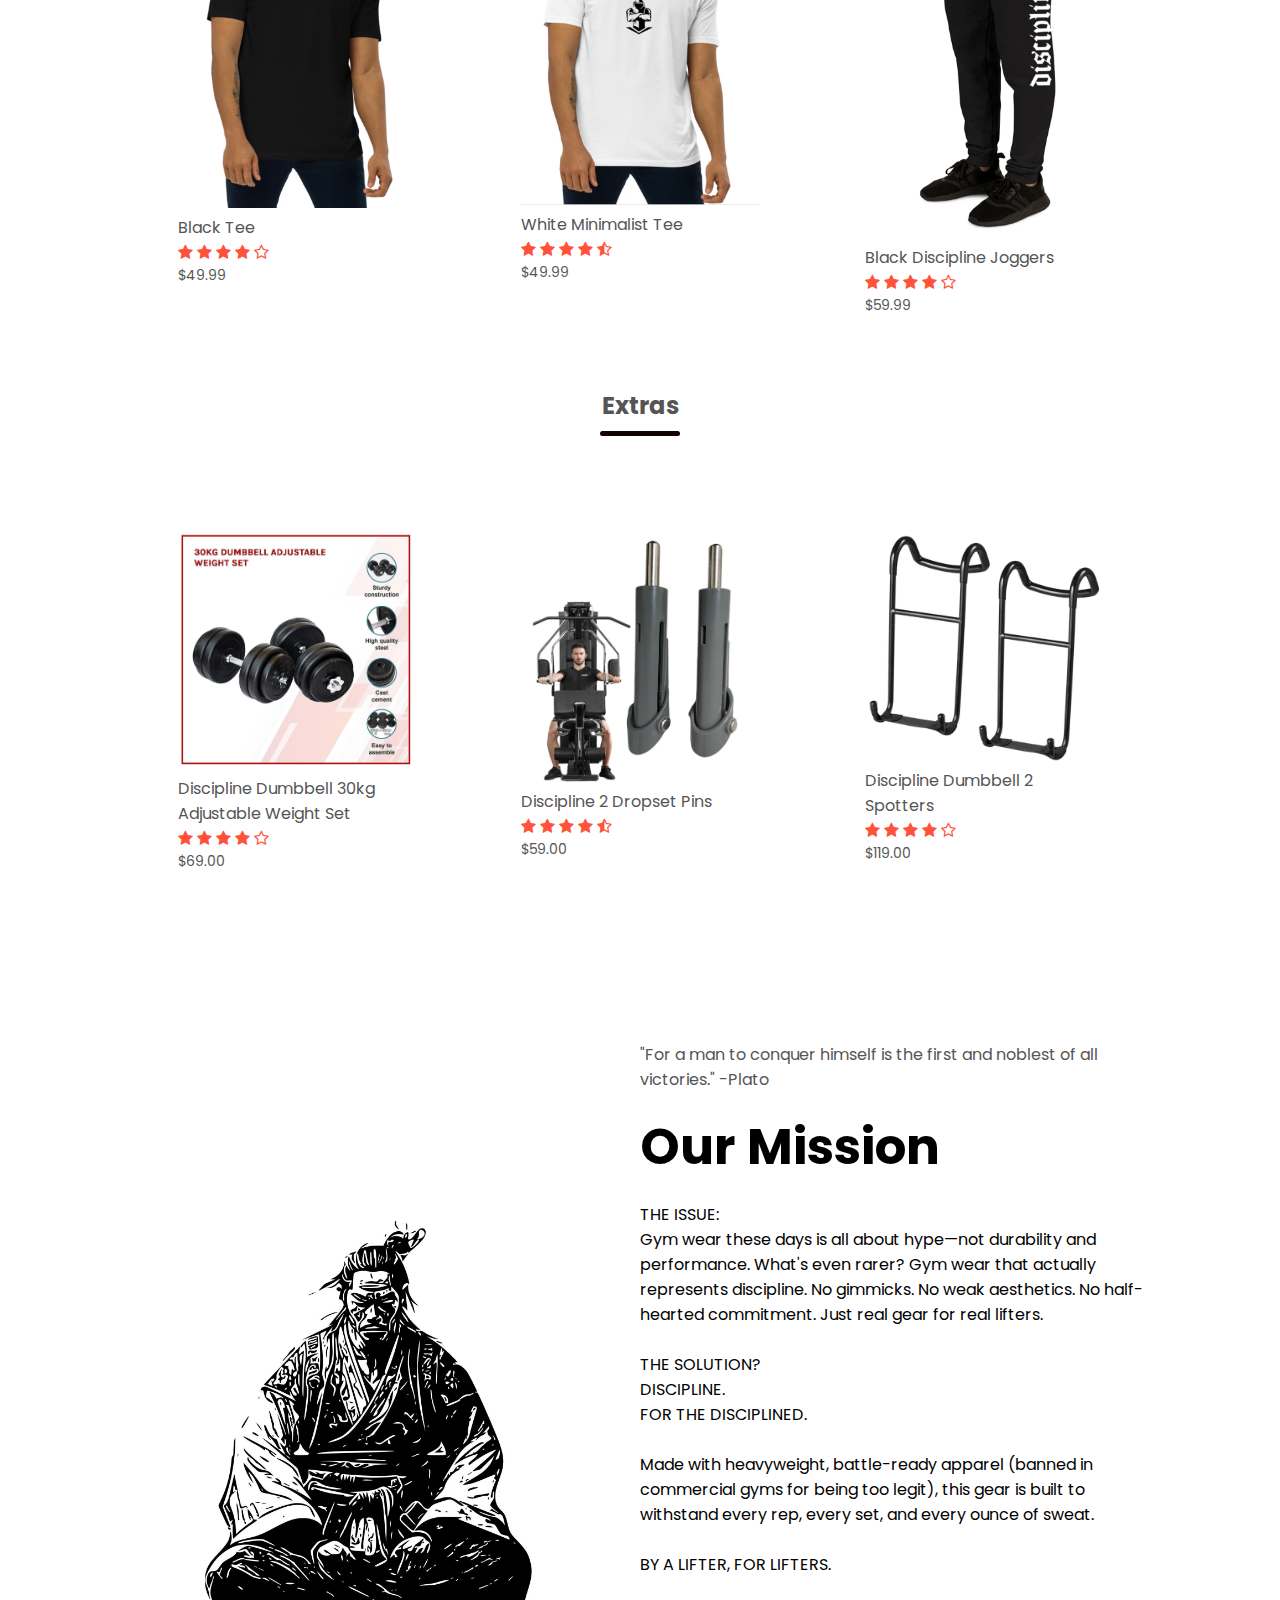
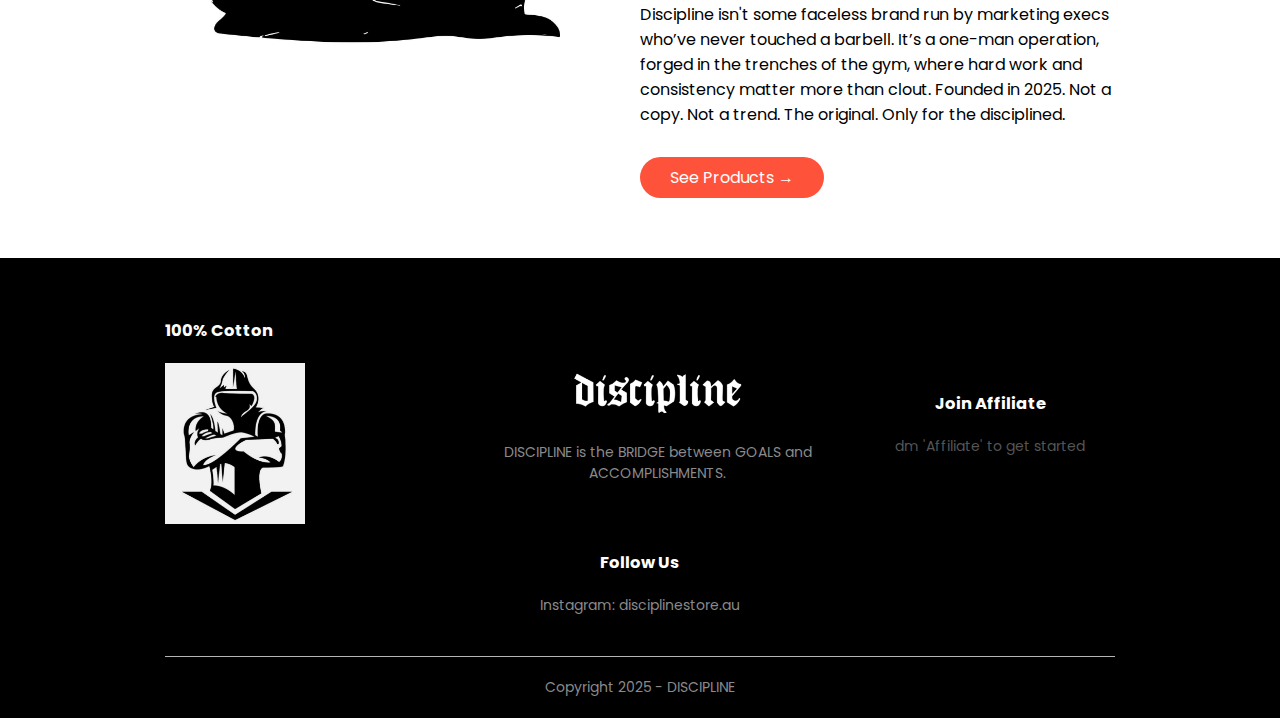
==== commit 3a5834e9: "Update index.html" ====
--- a/index.html
+++ b/index.html
@@ -18,10 +18,10 @@
               </div>
               <nav>
                <ul id="MenuItems">
-                <li><a href="index.html">Home</a></li>
-                <li><a href="products.html">Products</a></li>
-                <li><a href="about.html">About</a></li>
-                <li><a href="contact.html">Contact</a></li>
+              <li><a href="index.html" class="btn">Home</a></li>
+                <li><a href="products.html" class="btn">Products</a></li>
+                <li><a href="about.html" class="btn">About</a></li>
+                <li><a href="contact.html" class="btn">Contact</a></li>
                </ul>
               </nav>
           </div>
--- a/style.css
+++ b/style.css
@@ -31,9 +31,33 @@
     text-align: center;
     padding: 20px 0;
 }
+
+.logo img {
+    display: block;
+    margin: 0 auto;
+}
+
 nav{
-    flex: 1;
-    text-align: right;
+    margin-top: 10px; /* Adjust spacing */
+}
+
+#MenuItems {
+    list-style: none;
+    padding: 0;
+    display: flex;
+    justify-content: center;
+    gap: 20px;
+}
+
+#MenuItems li {
+    display: inline;
+}
+
+#MenuItems li a {
+    text-decoration: none;
+    font-size: 18px;
+    font-weight: bold;
+    color: #333;
 }
 nav ul{
     display: inline-block;
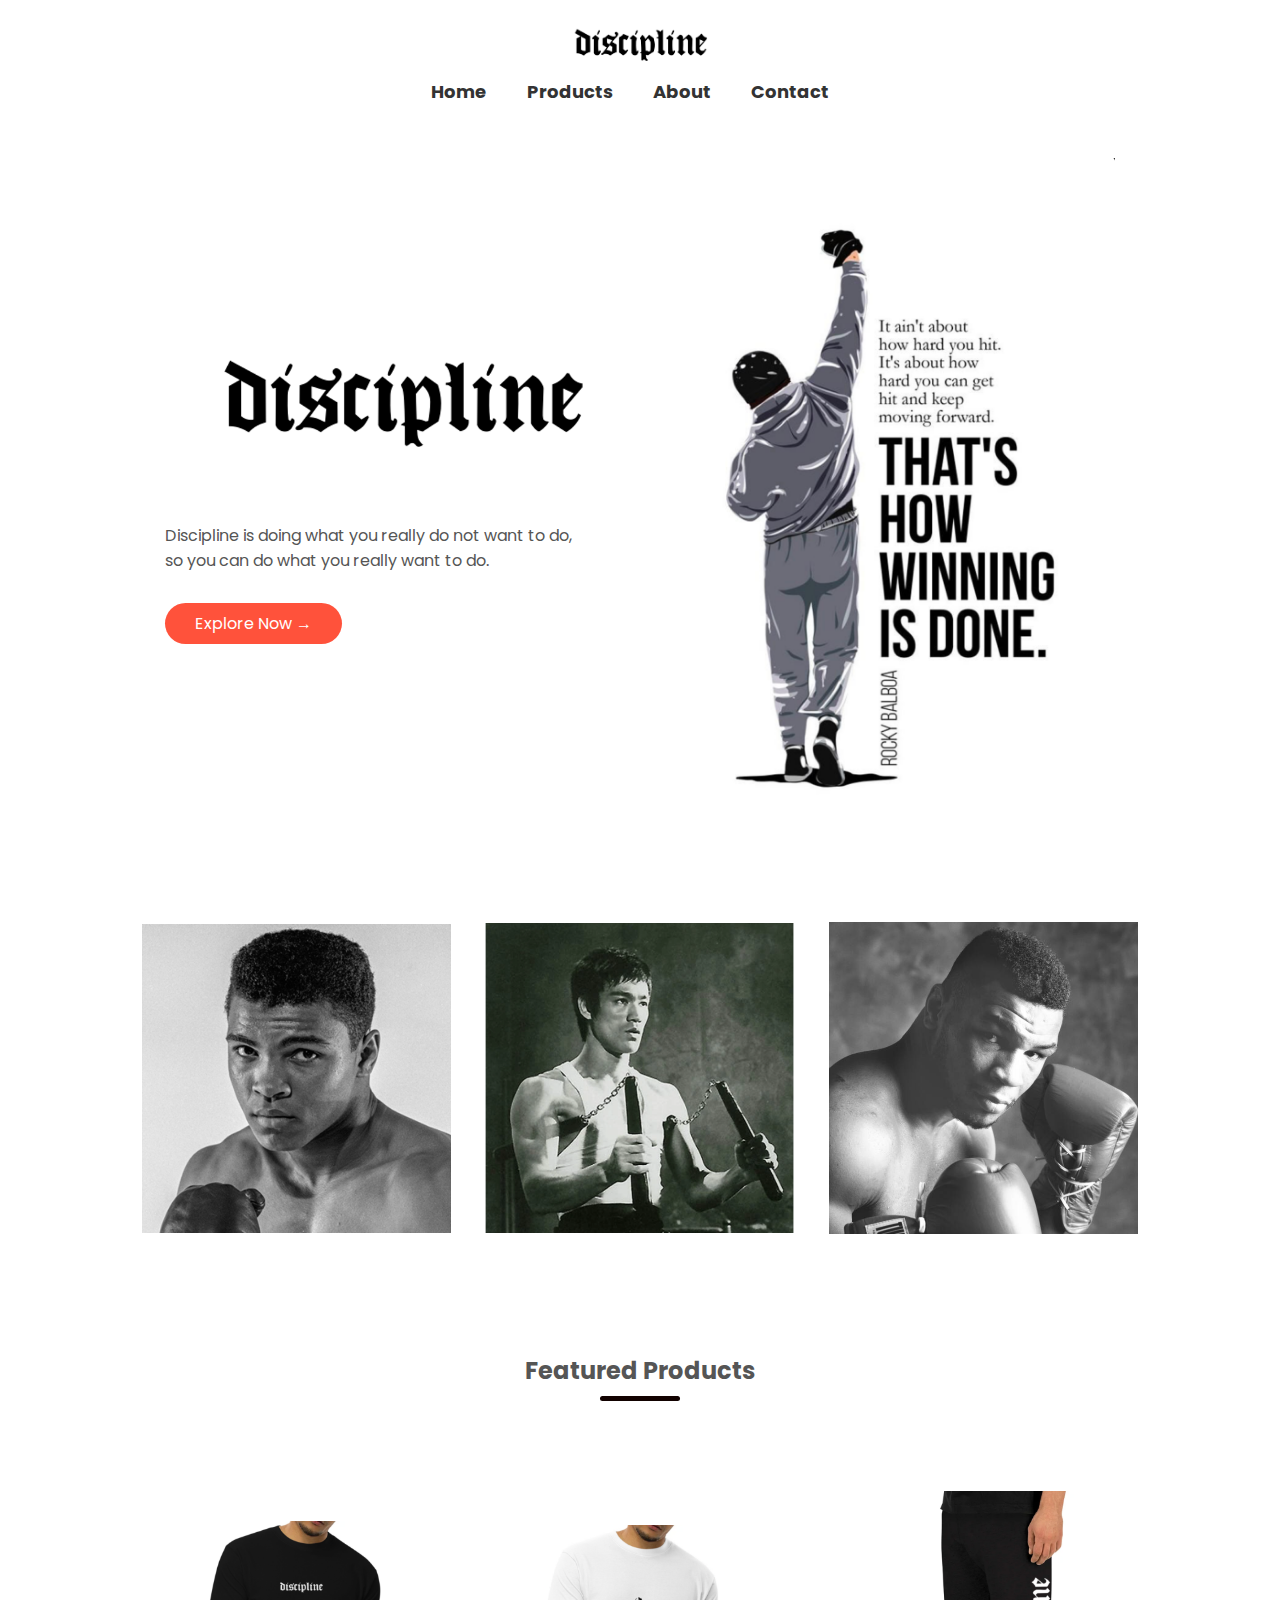
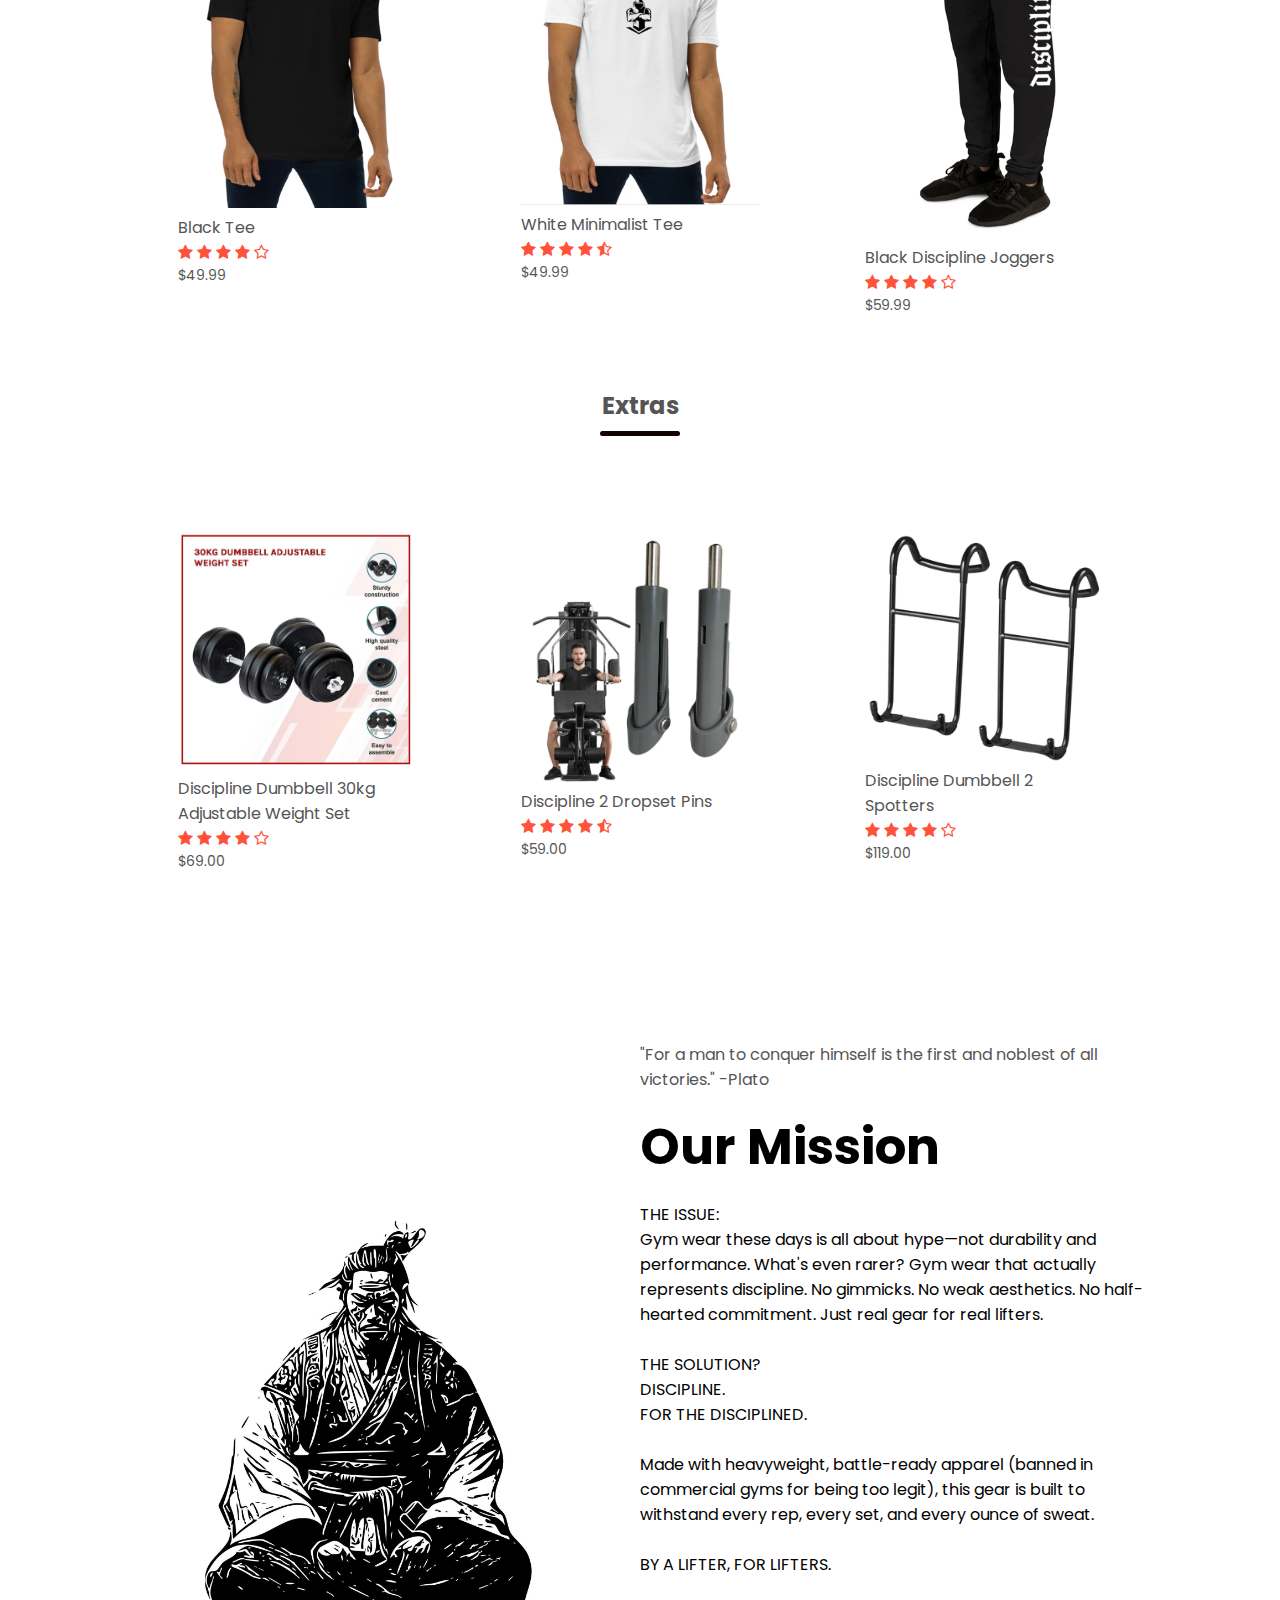
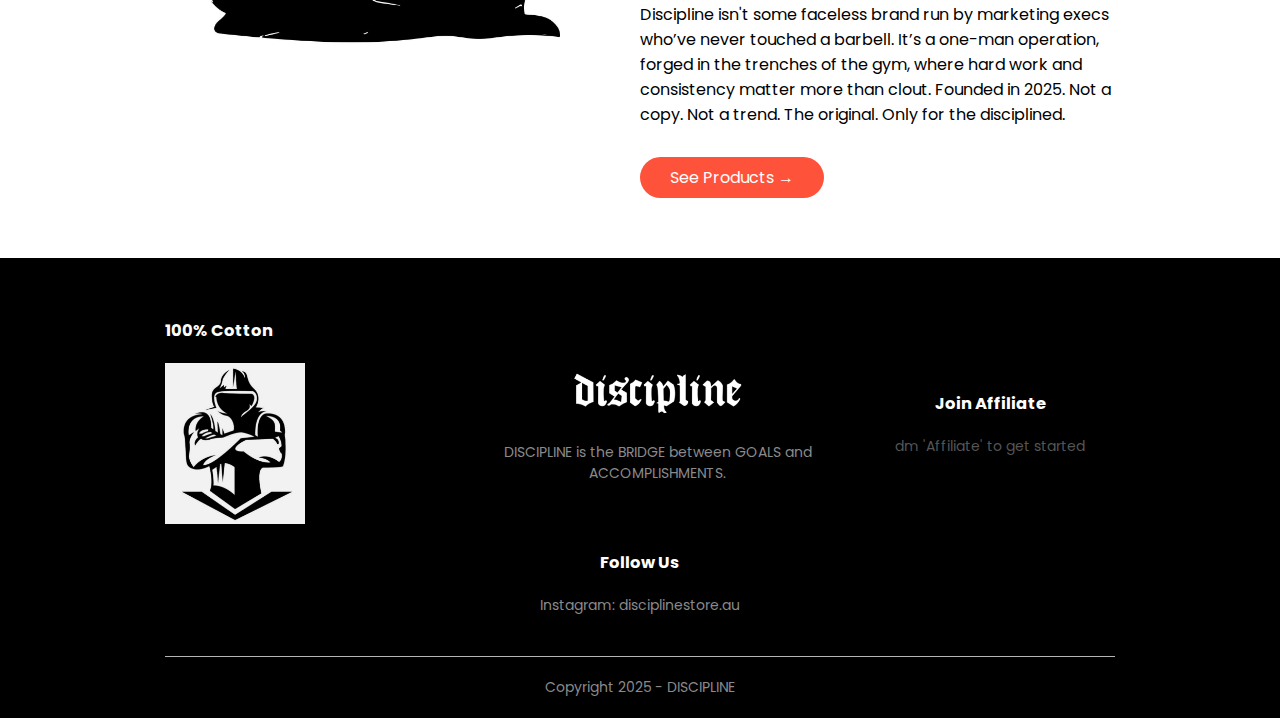
==== commit fa20d840: "Update index.html" ====
--- a/index.html
+++ b/index.html
@@ -18,10 +18,10 @@
               </div>
               <nav>
                <ul id="MenuItems">
-              <li><a href="index.html" class="btn">Home</a></li>
-                <li><a href="products.html" class="btn">Products</a></li>
-                <li><a href="about.html" class="btn">About</a></li>
-                <li><a href="contact.html" class="btn">Contact</a></li>
+              <li><a href="index.html">Home</a></li>
+                <li><a href="products.html">Products</a></li>
+                <li><a href="about.html">About</a></li>
+                <li><a href="contact.html">Contact</a></li>
                </ul>
               </nav>
           </div>
